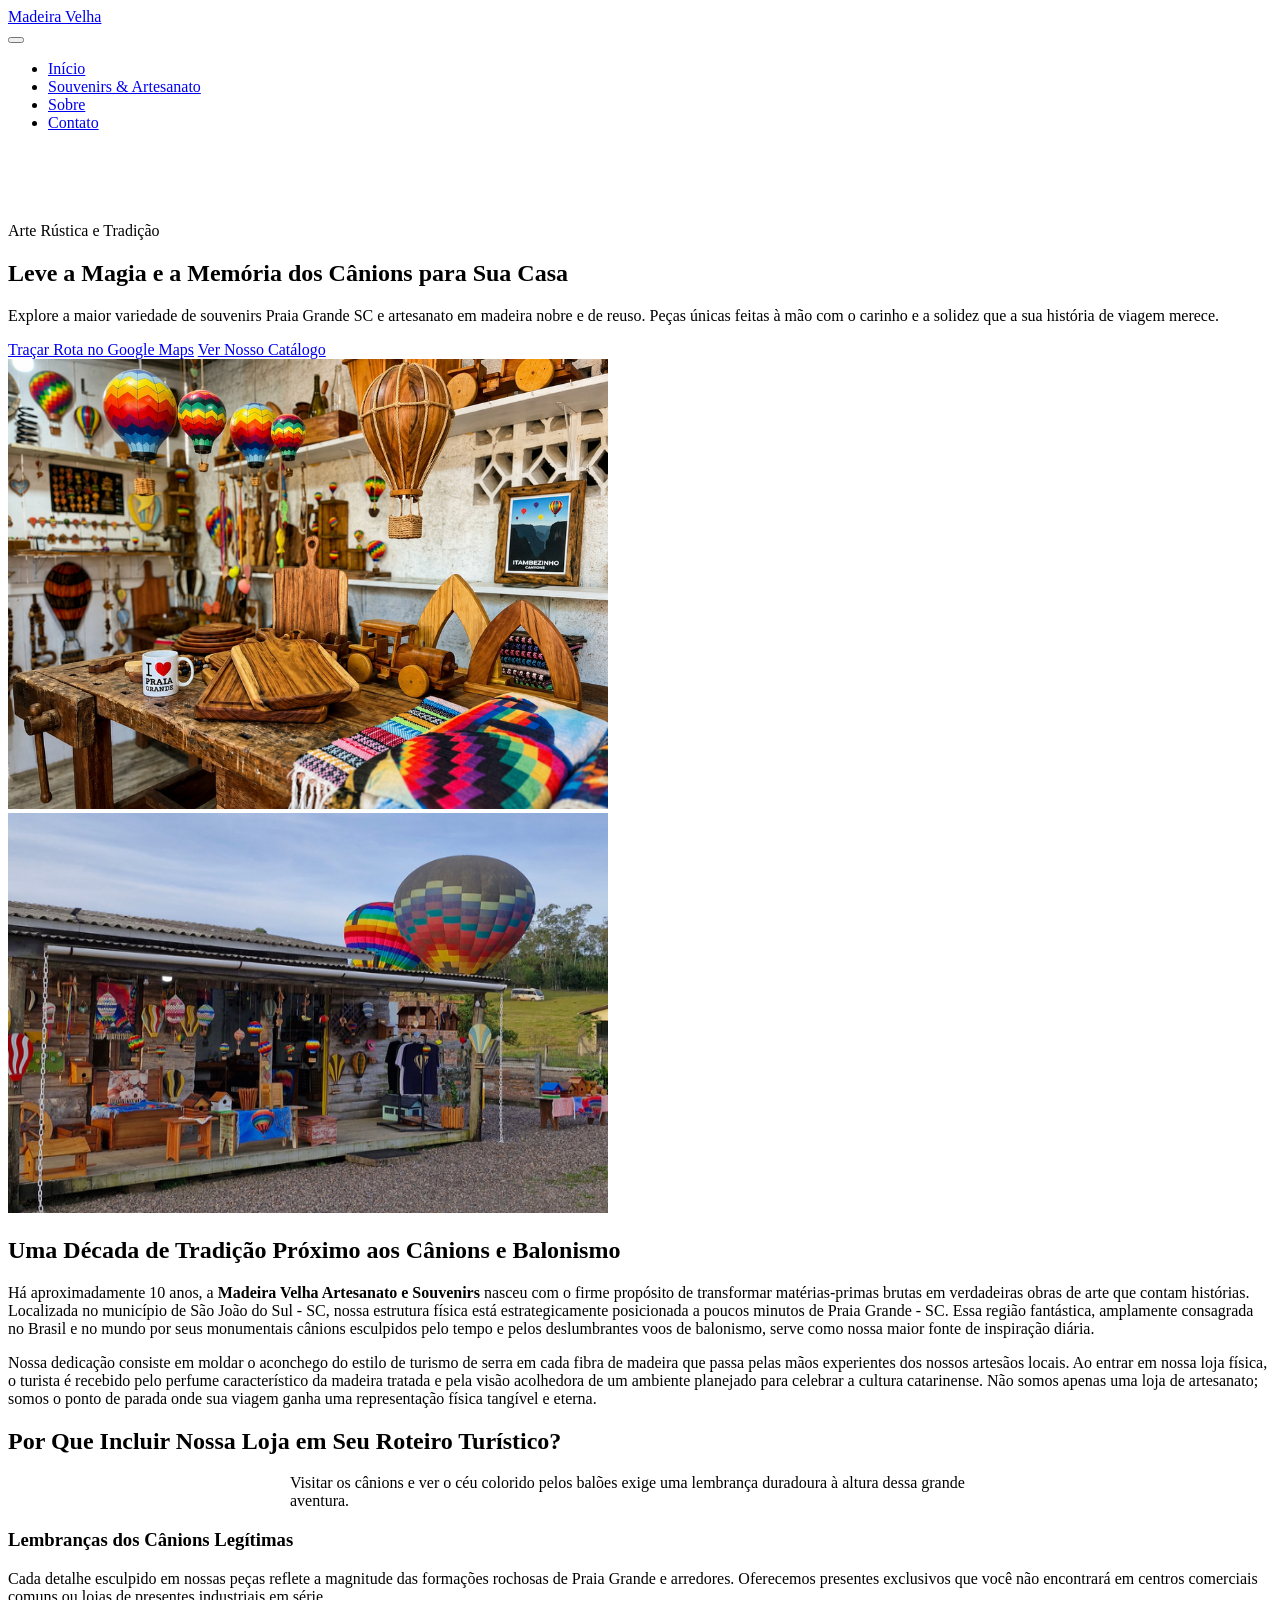
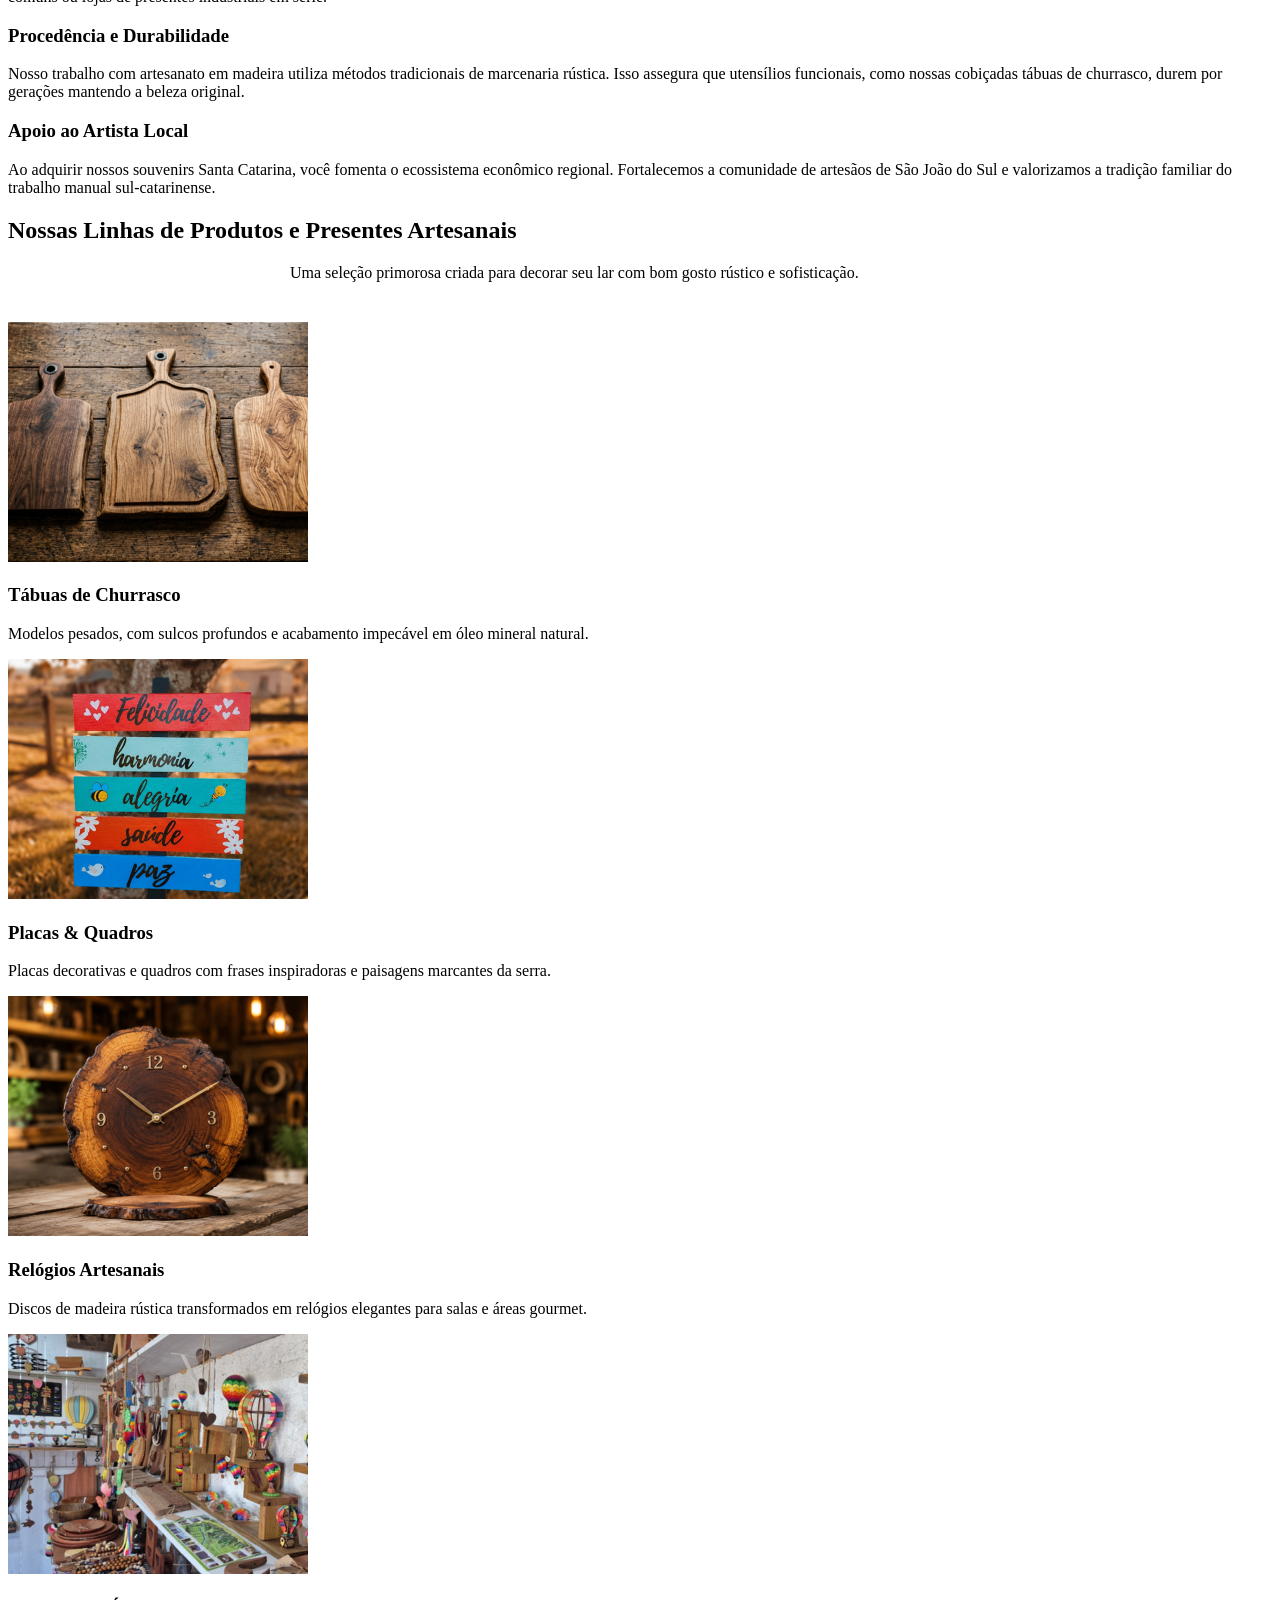
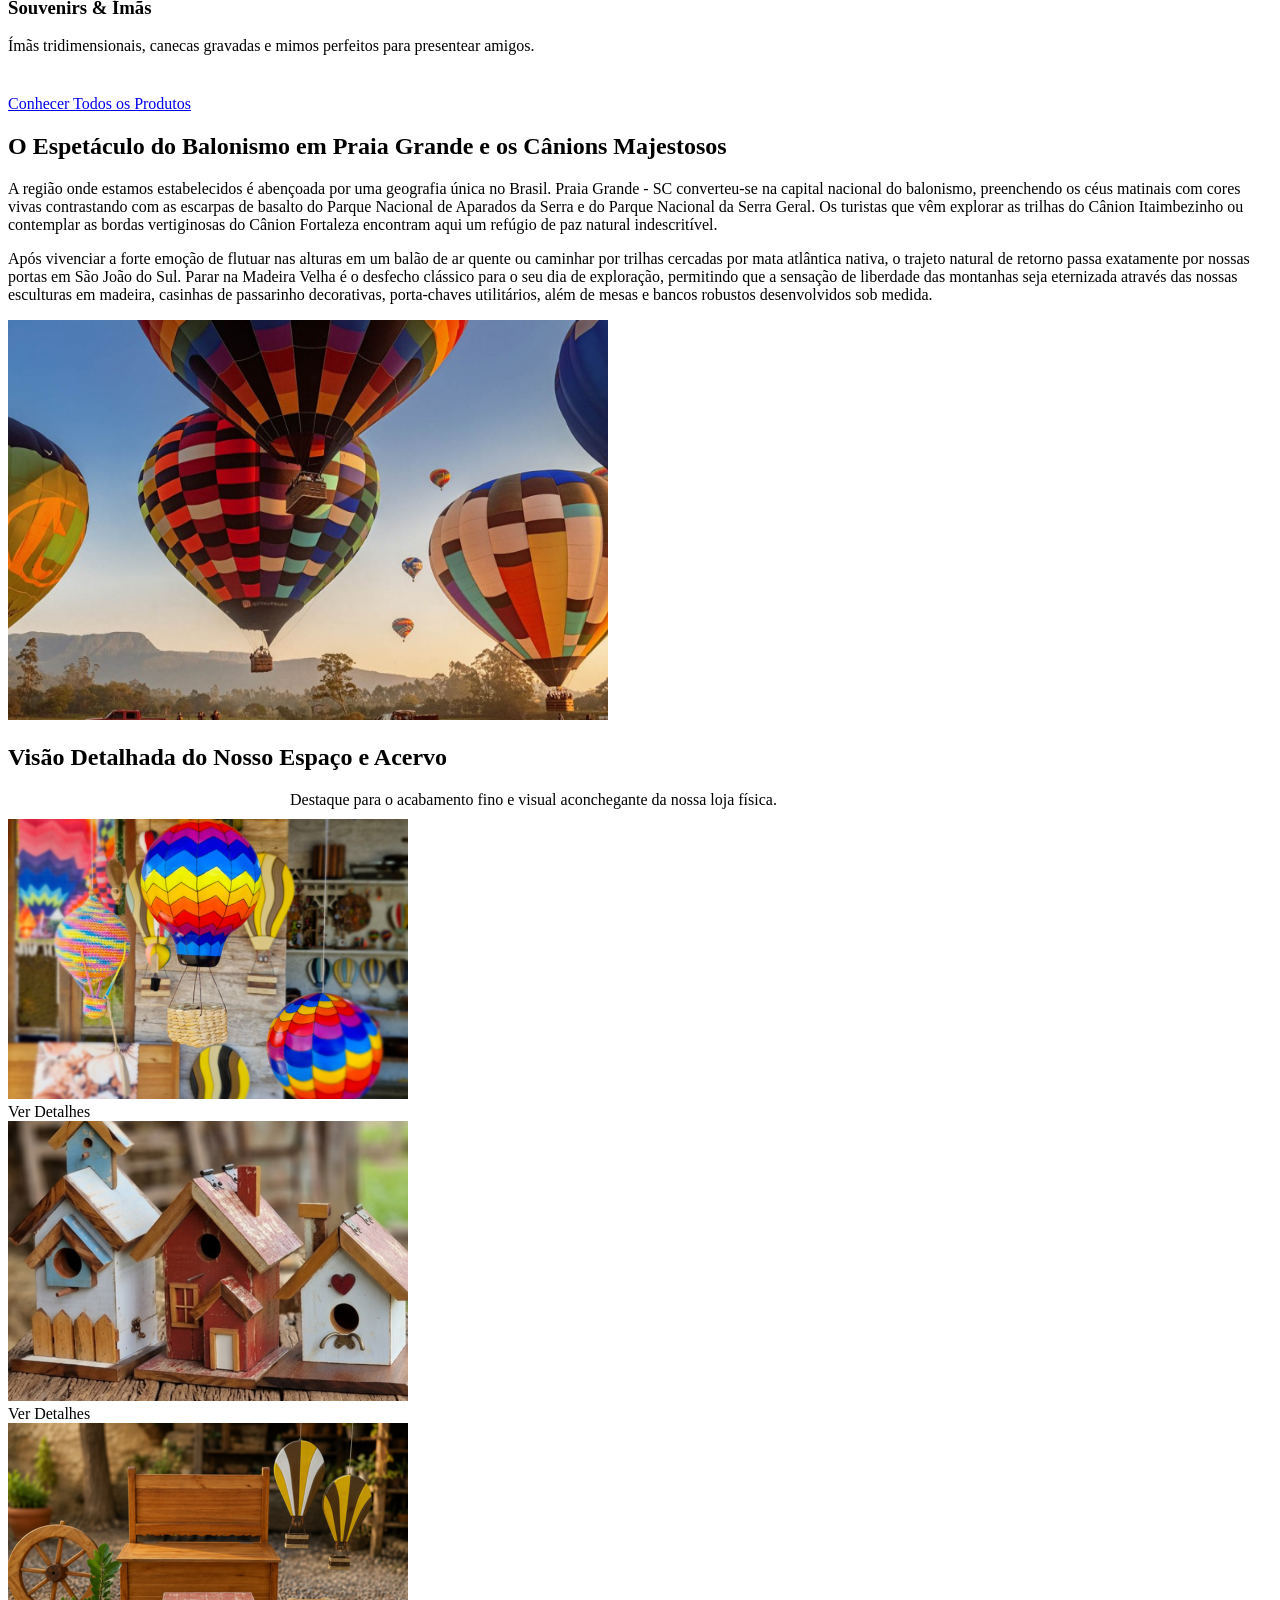
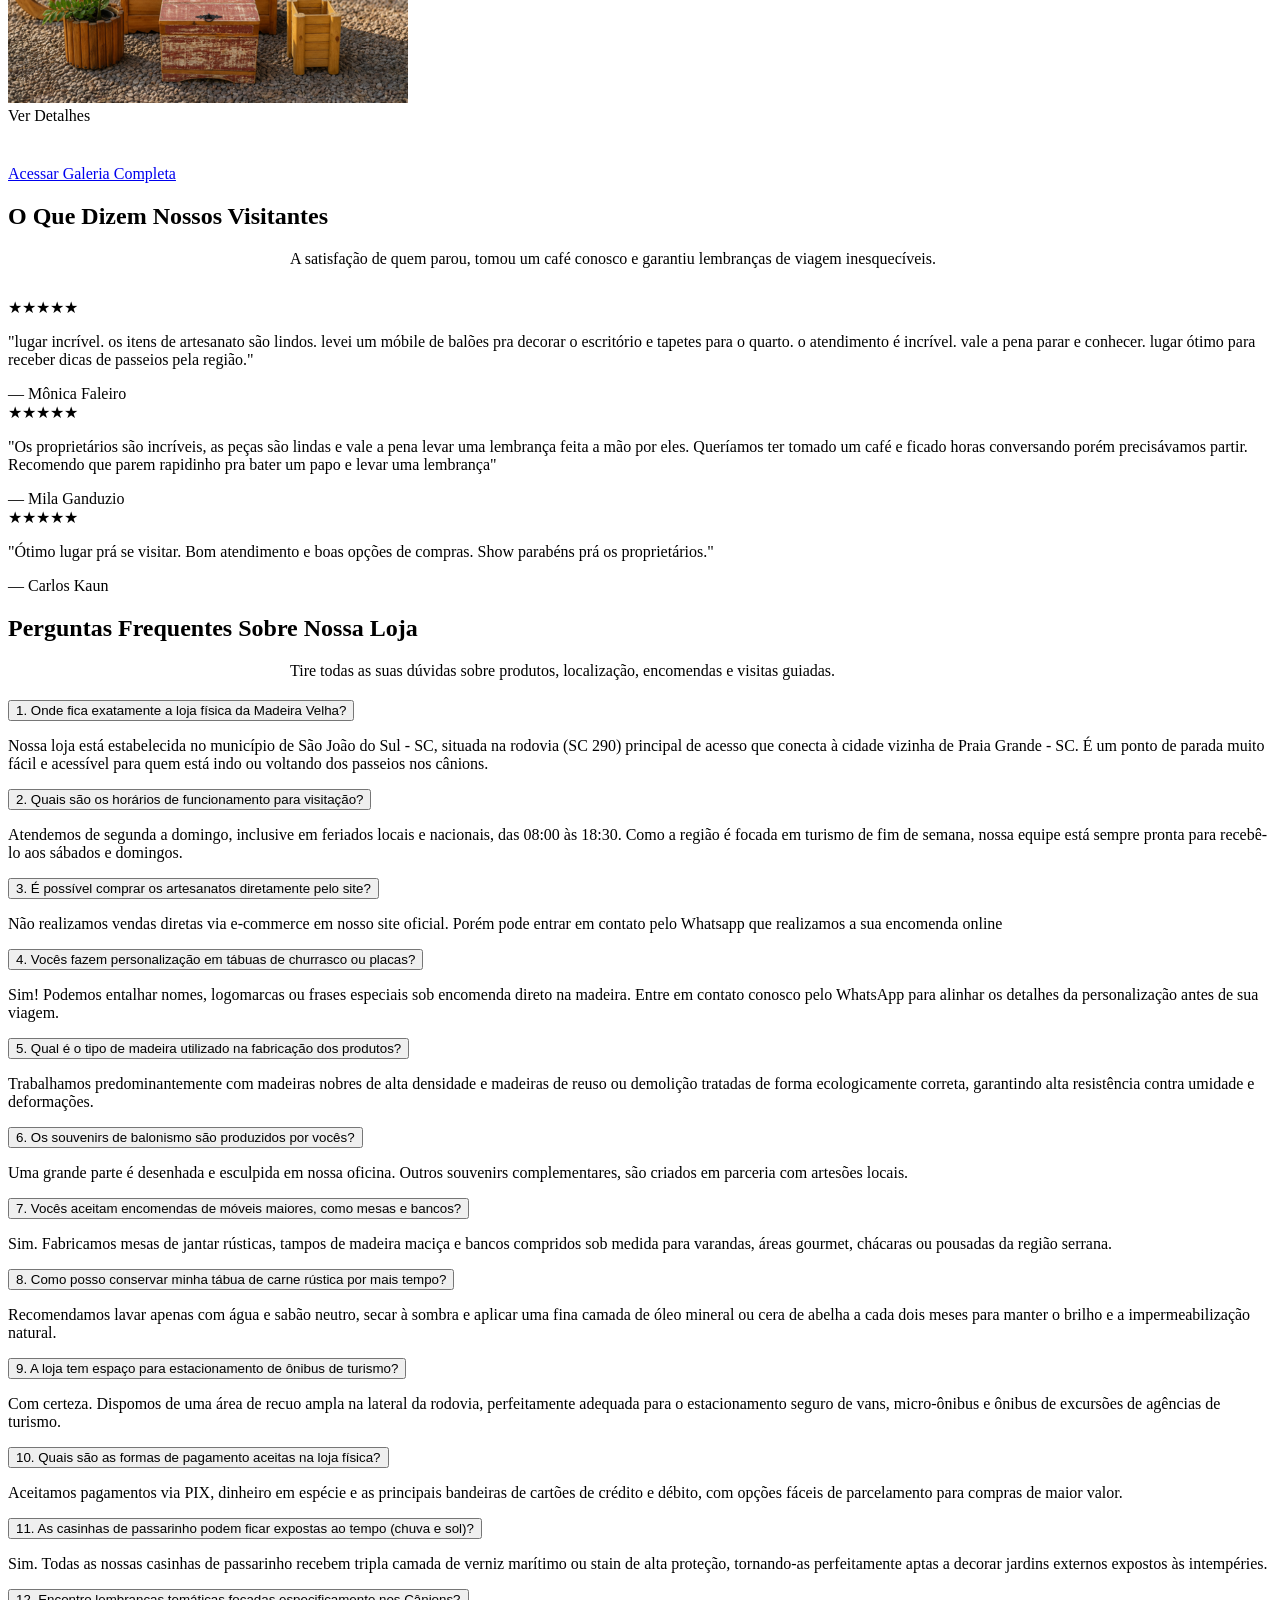
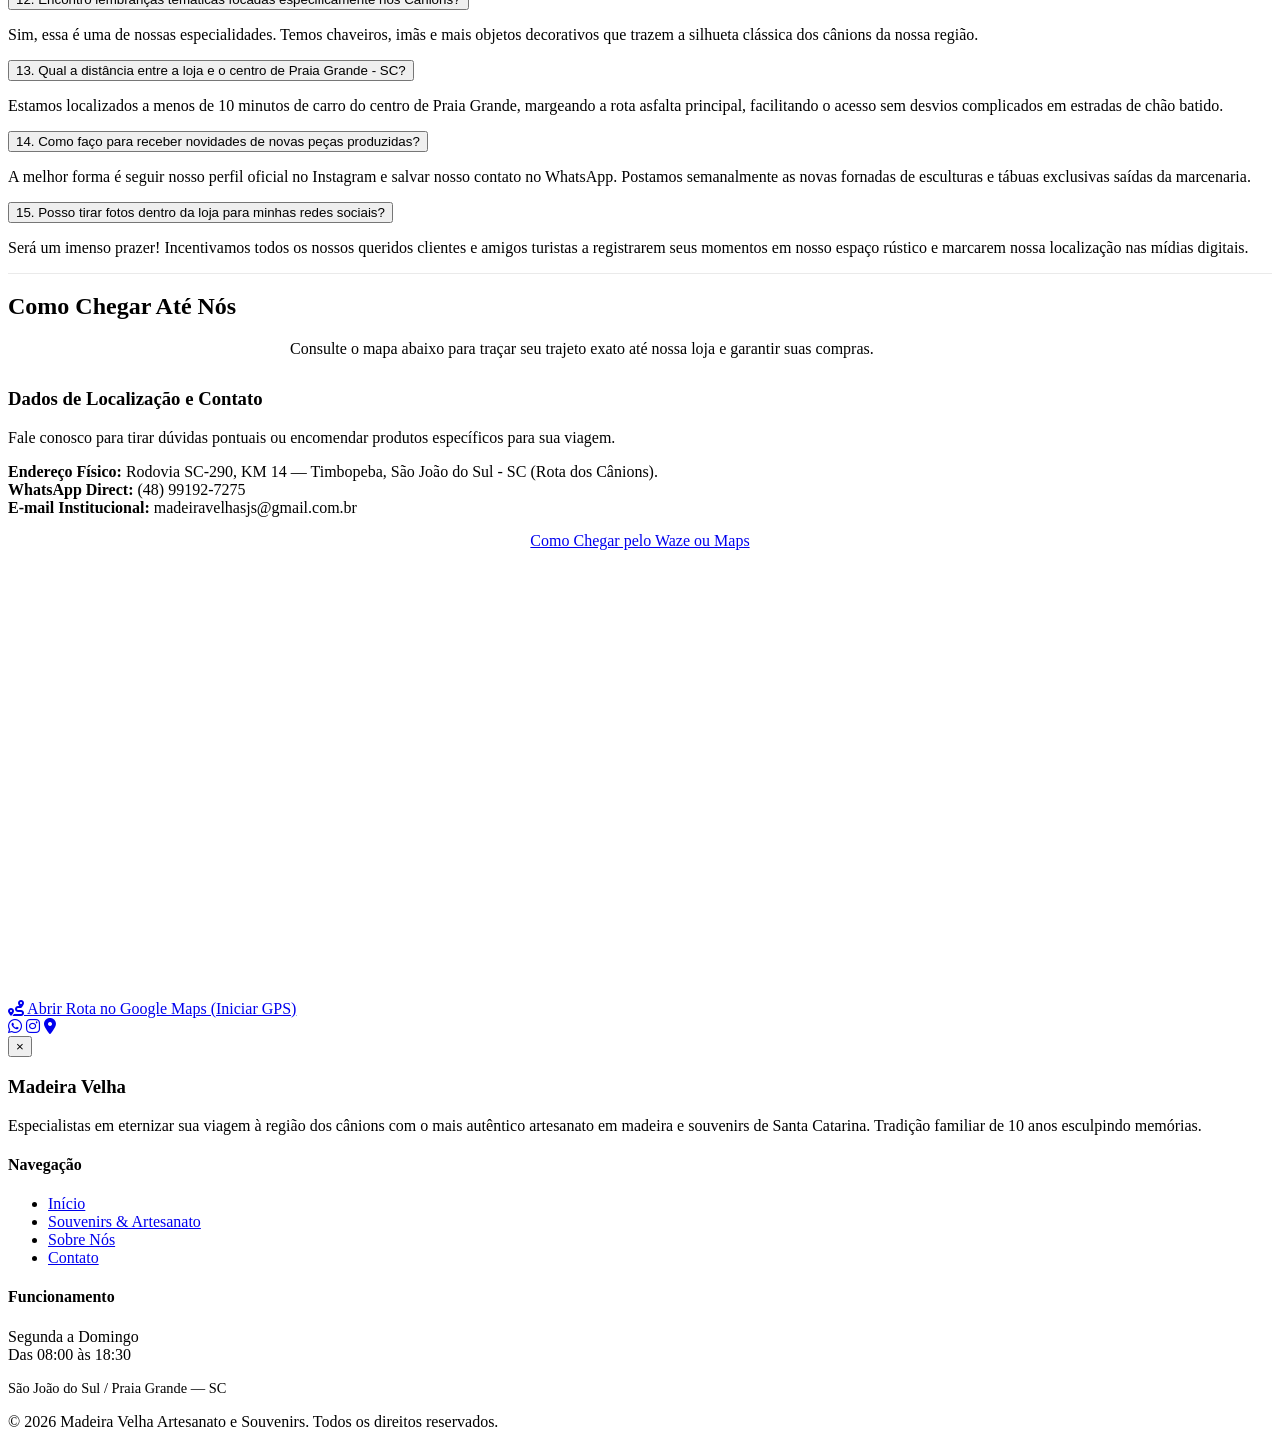
==== index.html @ ff686b88 "Add files via upload" ====
<!DOCTYPE html>
<html lang="pt-BR">
<head>
    <link rel="stylesheet" href="https://cdnjs.cloudflare.com/ajax/libs/font-awesome/6.5.1/css/all.min.css">
    <meta charset="UTF-8">
    <meta name="viewport" content="width=device-width, initial-scale=1.0">
    
    <!-- SEO Técnico Primário -->
    <title>Madeira Velha | Artesanato e Souvenirs em São João do Sul e Praia Grande SC</title>
    <meta name="description" content="Encontre o melhor artesanato em madeira, decoração rústica e souvenirs em São João do Sul e Praia Grande SC. Lembranças dos cânions e balonismo. Visite-nos!">
    <link rel="canonical" href="https://madeiravelha.github.io/index.html">
    
    <!-- OpenGraph (Facebook/WhatsApp Optimization) -->
    <meta property="og:type" content="website">
    <meta property="og:url" content="https://madeiravelha.github.io/index.html">
    <meta property="og:title" content="Madeira Velha | Artesanato e Souvenirs em São João do Sul e Praia Grande SC">
    <meta property="og:description" content="Artesanato rústico, tábuas de churrasco e souvenirs dos cânions em Santa Catarina. Venha conhecer nossa loja física.">
    <meta property="og:image" content="https://madeiravelha.github.io/artesanato-madeira-canyons-praia-grande.webp">
    
    <!-- Twitter Card -->
    <meta name="twitter:card" content="summary_large_image">
    <meta name="twitter:title" content="Madeira Velha | Artesanato e Souvenirs">
    <meta name="twitter:description" content="Decoração rústica e lembranças de viagem na região dos cânions catarinenses.">
    <meta name="twitter:image" content="https://madeiravelha.github.io/artesanato-madeira-canyons-praia-grande.webp">
    
    <!-- CSS Centralizado -->
    <link rel="stylesheet" href="css/style.css">
    
    <!-- Favicon Otimizado -->
    <link rel="icon" href="favicon.ico" type="image/x-icon">
    <link rel="manifest" href="manifest.json">

    <!-- JSON-LD Estruturado Multi-Schema Unificado -->
    <script type="application/ld+json">
    {
      "@context": "https://schema.org",
      "@graph": [
        {
          "@type": "Store",
          "@id": "https://madeiravelha.github.io/#localbusiness",
          "name": "Madeira Velha Artesanato e Souvenirs",
          "description": "Loja especializada em artesanato em madeira, souvenirs e decoração rústica na região dos cânions de Santa Catarina.",
          "image": "https://madeiravelha.github.io/artesanato-madeira-canyons-praia-grande.webp",
          "telephone": "+55-48-99999-9999",
          "url": "https://madeiravelha.github.io/index.html",
          "priceRange": "$$",
          "address": {
            "@type": "PostalAddress",
            "streetAddress": "Rodovia SC-290, KM 15",
            "addressLocality": "São João do Sul",
            "addressRegion": "SC",
            "postalCode": "88970-000",
            "addressCountry": "BR"
          },
          "geo": {
            "@type": "GeoCoordinates",
            "latitude": "-29.2241",
            "longitude": "-49.8089"
          },
          "openingHoursSpecification": {
            "@type": "OpeningHoursSpecification",
            "dayOfWeek": ["Monday", "Tuesday", "Wednesday", "Thursday", "Friday", "Saturday", "Sunday"],
            "opens": "08:00",
            "closes": "18:30"
          }
        },
        {
          "@type": "Organization",
          "@id": "https://madeiravelha.github.io/#organization",
          "name": "Madeira Velha Artesanato",
          "url": "https://madeiravelha.github.io/index.html",
          "logo": "https://madeiravelha.github.io/artesanato-madeira-canyons-praia-grande.webp",
          "foundingDate": "2016"
        },
        {
          "@type": "FAQPage",
          "@id": "https://madeiravelha.github.io/#faq",
          "mainEntity": [
            {
              "@type": "Question",
              "name": "Onde fica localizada a loja Madeira Velha?",
              "acceptedAnswer": {
                "@type": "Answer",
                "text": "Ficamos localizados estrategicamente em São João do Sul - SC, colados à cidade de Praia Grande - SC, na rota turística principal de acesso aos famosos cânions da nossa bela região serrana e litorânea."
              }
            },
            {
              "@type": "Question",
              "name": "Quais tipos de produtos de artesanato em madeira vocês comercializam na loja?",
              "acceptedAnswer": {
                "@type": "Answer",
                "text": "Nós produzimos e vendemos tábuas de churrasco, placas decorativas, esculturas exclusivas, relógios artesanais, mesas rústicas, bancos de madeira e casinhas de passarinho decorativas."
              }
            }
          ]
        }
      ]
    }
    </script>
</head>
<body>

    <!-- CABEÇALHO PRINCIPAL DA LOJA -->
    <header>
        <div class="container header-container">
            <div class="logo">
                <a href="index.html">Madeira <span>Velha</span></a>
            </div>
            <button class="menu-toggle" id="menuToggle" aria-label="Abrir Menu">
                <span></span>
                <span></span>
                <span></span>
            </button>
            <nav id="mainNav">
                <ul>
                    <li><a href="index.html" class="active">Início</a></li>
                    <li><a href="produtos.html">Souvenirs & Artesanato</a></li>
                    <li><a href="sobre.html">Sobre</a></li>
                    <li><a href="contato.html">Contato</a></li>
                </ul>
            </nav>
        </div>
    </header>

    <!-- BLOCO PRINCIPAL DE CONTEÚDO (MAIN) -->
    <main style="margin-top: 90px;">

        <!-- 1. SEÇÃO HERO -->
        <section class="hero-section">
            <div class="container hero-grid">
                <div class="hero-content">
                    <span class="hero-tagline">Arte Rústica e Tradição</span>
                    <h1>Leve a Magia e a Memória dos Cânions para Sua Casa</h1>
                    <p>Explore a maior variedade de souvenirs Praia Grande SC e artesanato em madeira nobre e de reuso. Peças únicas feitas à mão com o carinho e a solidez que a sua história de viagem merece.</p>
                    <div class="hero-cta-group">
                        <a href="contato.html" class="btn">Traçar Rota no Google Maps</a>
                        <a href="produtos.html" class="btn btn-secondary">Ver Nosso Catálogo</a>
                    </div>
                </div>
                <div class="hero-image-wrapper">
                    <img src="artesanato-madeira-canyons-praia-grande.webp" alt="Artesanato em madeira rústica exposto na entrada da loja Madeira Velha perto dos canyons" width="600" height="450">
                </div>
            </div>
        </section>

        <!-- 2. SEÇÃO QUEM SOMOS (LONG FORM CONTEXT) -->
        <section class="section-padding container">
            <div class="about-preview-grid">
                <div class="about-preview-img">
                    <img src="loja-artesanato-souvenirs-santa-catarina.webp" loading="lazy" alt="Fachada elegante da loja de artesanato Madeira Velha em São João do Sul" width="600" height="400">
                </div>
                <div>
                    <h2>Uma Década de Tradição Próximo aos Cânions e Balonismo</h2>
                    <p>Há aproximadamente 10 anos, a <strong>Madeira Velha Artesanato e Souvenirs</strong> nasceu com o firme propósito de transformar matérias-primas brutas em verdadeiras obras de arte que contam histórias. Localizada no município de São João do Sul - SC, nossa estrutura física está estrategicamente posicionada a poucos minutos de Praia Grande - SC. Essa região fantástica, amplamente consagrada no Brasil e no mundo por seus monumentais cânions esculpidos pelo tempo e pelos deslumbrantes voos de balonismo, serve como nossa maior fonte de inspiração diária.</p>
                    <p>Nossa dedicação consiste em moldar o aconchego do estilo de turismo de serra em cada fibra de madeira que passa pelas mãos experientes dos nossos artesãos locais. Ao entrar em nossa loja física, o turista é recebido pelo perfume característico da madeira tratada e pela visão acolhedora de um ambiente planejado para celebrar a cultura catarinense. Não somos apenas uma loja de artesanato; somos o ponto de parada onde sua viagem ganha uma representação física tangível e eterna.</p>
                </div>
            </div>
        </section>

        <!-- 3. POR QUE VISITAR A MADEIRA VELHA (SEO E CRO COOPERAÇÃO) -->
        <section class="section-padding" style="background-color: var(--bg-cream);">
            <div class="container">
                <h2 class="text-center">Por Que Incluir Nossa Loja em Seu Roteiro Turístico?</h2>
                <p class="text-center" style="max-width: 700px; margin: 0 auto 5px auto;">Visitar os cânions e ver o céu colorido pelos balões exige uma lembrança duradoura à altura dessa grande aventura.</p>
                <div class="why-visit-grid">
                    <div class="why-card">
                        <h3>Lembranças dos Cânions Legítimas</h3>
                        <p>Cada detalhe esculpido em nossas peças reflete a magnitude das formações rochosas de Praia Grande e arredores. Oferecemos presentes exclusivos que você não encontrará em centros comerciais comuns ou lojas de presentes industriais em série.</p>
                    </div>
                    <div class="why-card">
                        <h3>Procedência e Durabilidade</h3>
                        <p>Nosso trabalho com artesanato em madeira utiliza métodos tradicionais de marcenaria rústica. Isso assegura que utensílios funcionais, como nossas cobiçadas tábuas de churrasco, durem por gerações mantendo a beleza original.</p>
                    </div>
                    <div class="why-card">
                        <h3>Apoio ao Artista Local</h3>
                        <p>Ao adquirir nossos souvenirs Santa Catarina, você fomenta o ecossistema econômico regional. Fortalecemos a comunidade de artesãos de São João do Sul e valorizamos a tradição familiar do trabalho manual sul-catarinense.</p>
                    </div>
                </div>
            </div>
        </section>

        <!-- 4. CATEGORIAS DE PRODUTOS DESTACADOS -->
        <section class="section-padding container">
            <h2 class="text-center">Nossas Linhas de Produtos e Presentes Artesanais</h2>
            <p class="text-center" style="max-width: 700px; margin: 0 auto 40px auto;">Uma seleção primorosa criada para decorar seu lar com bom gosto rústico e sofisticação.</p>
            <div class="categories-grid">
                <article class="category-card">
                    <div class="category-img-box">
                        <img src="tabuas-churrasco-madeira-rustica.webp" loading="lazy" alt="Tabuas de churrasco artesanais feitas em madeira nobre e resistente" width="300" height="240">
                    </div>
                    <div class="category-info">
                        <h3>Tábuas de Churrasco</h3>
                        <p>Modelos pesados, com sulcos profundos e acabamento impecável em óleo mineral natural.</p>
                    </div>
                </article>
                <article class="category-card">
                    <div class="category-img-box">
                        <img src="placas-decorativas-artesanais-turismo.webp" loading="lazy" alt="Placas decorativas personalizadas entalhadas em madeira" width="300" height="240">
                    </div>
                    <div class="category-info">
                        <h3>Placas & Quadros</h3>
                        <p>Placas decorativas e quadros com frases inspiradoras e paisagens marcantes da serra.</p>
                    </div>
                </article>
                <article class="category-card">
                    <div class="category-img-box">
                        <img src="relogios-artesanais-madeira-exclusivos.webp" loading="lazy" alt="Relógios artesanais feitos com troncos de madeira natural" width="300" height="240">
                    </div>
                    <div class="category-info">
                        <h3>Relógios Artesanais</h3>
                        <p>Discos de madeira rústica transformados em relógios elegantes para salas e áreas gourmet.</p>
                    </div>
                </article>
                <article class="category-card">
                    <div class="category-img-box">
                        <img src="souvenirs-lembrancas-viagem-balonismo.webp" loading="lazy" alt="Ímãs e canecas temáticas de balonismo e lembranças de viagem" width="300" height="240">
                    </div>
                    <div class="category-info">
                        <h3>Souvenirs & Ímãs</h3>
                        <p>Ímãs tridimensionais, canecas gravadas e mimos perfeitos para presentear amigos.</p>
                    </div>
                </article>
            </div>
            <div class="text-center" style="margin-top: 40px;">
                <a href="produtos.html" class="btn">Conhecer Todos os Produtos</a>
            </div>
        </section>

        <!-- 5. TURISMO NA REGIÃO (REFORÇO DE SEO LOCAL E PALAVRAS-CHAVE) -->
        <section class="section-padding tourism-showcase">
            <div class="container tourism-grid">
                <div>
                    <h2>O Espetáculo do Balonismo em Praia Grande e os Cânions Majestosos</h2>
                    <p>A região onde estamos estabelecidos é abençoada por uma geografia única no Brasil. Praia Grande - SC converteu-se na capital nacional do balonismo, preenchendo os céus matinais com cores vivas contrastando com as escarpas de basalto do Parque Nacional de Aparados da Serra e do Parque Nacional da Serra Geral. Os turistas que vêm explorar as trilhas do Cânion Itaimbezinho ou contemplar as bordas vertiginosas do Cânion Fortaleza encontram aqui um refúgio de paz natural indescritível.</p>
                    <p>Após vivenciar a forte emoção de flutuar nas alturas em um balão de ar quente ou caminhar por trilhas cercadas por mata atlântica nativa, o trajeto natural de retorno passa exatamente por nossas portas em São João do Sul. Parar na Madeira Velha é o desfecho clássico para o seu dia de exploração, permitindo que a sensação de liberdade das montanhas seja eternizada através das nossas esculturas em madeira, casinhas de passarinho decorativas, porta-chaves utilitários, além de mesas e bancos robustos desenvolvidos sob medida.</p>
                </div>
                <div class="tourism-image-container">
                    <img src="balonismo-praia-grande-canyons-sc.webp" loading="lazy" alt="Balões voando sobre os canyons de Praia Grande Santa Catarina em dia claro" width="600" height="400">
                </div>
            </div>
        </section>

        <!-- 6. PRÉVIA DA GALERIA DE FOTOS -->
        <section class="section-padding container">
            <h2 class="text-center">Visão Detalhada do Nosso Espaço e Acervo</h2>
            <p class="text-center" style="max-width: 700px; margin: 0 auto 10px auto;">Destaque para o acabamento fino e visual aconchegante da nossa loja física.</p>
            <div class="gallery-layout">
                <div class="gallery-item">
                    <img src="detalhe-escultura-madeira-rustica.webp" loading="lazy" alt="Detalhe aproximado de uma escultura em madeira entalhada à mão" width="400" height="280">
                    <div class="gallery-overlay">Ver Detalhes</div>
                </div>
                <div class="gallery-item">
                    <img src="casinhas-passarinho-decorativas.webp" loading="lazy" alt="Casinhas de passarinho artesanais coloridas em exposição" width="400" height="280">
                    <div class="gallery-overlay">Ver Detalhes</div>
                </div>
                <div class="gallery-item">
                    <img src="moveis-rusticos-bancos-mesas.webp" loading="lazy" alt="Móveis rústicos de madeira incluindo bancos e mesas grandes" width="400" height="280">
                    <div class="gallery-overlay">Ver Detalhes</div>
                </div>
            </div>
            <div class="text-center" style="margin-top: 40px;">
                <a href="galeria.html" class="btn btn-secondary">Acessar Galeria Completa</a>
            </div>
        </section>

        <!-- 7. AVALIAÇÕES DO GOOGLE BUSINESS PROFILE (PROVA SOCIAL) -->
        <section class="section-padding" style="background-color: var(--bg-cream);">
            <div class="container">
                <h2 class="text-center">O Que Dizem Nossos Visitantes</h2>
                <p class="text-center" style="max-width: 700px; margin: 0 auto 30px auto;">A satisfação de quem parou, tomou um café conosco e garantiu lembranças de viagem inesquecíveis.</p>
                <div class="reviews-container">
                    <div class="review-card">
                        <div class="review-stars">★★★★★</div>
                        <p>"lugar incrível. os itens de artesanato são lindos. levei um móbile de balões pra decorar o escritório e tapetes para o quarto. o atendimento é incrível. vale a pena parar e conhecer. lugar ótimo para receber dicas de passeios pela região."</p>
                        <span class="review-author">— Mônica Faleiro </span>
                    </div>
                    <div class="review-card">
                        <div class="review-stars">★★★★★</div>
                        <p>"Os proprietários são incríveis, as peças são lindas e vale a pena levar uma lembrança feita a mão por eles. Queríamos ter tomado um café e ficado horas conversando porém precisávamos partir. Recomendo que parem rapidinho pra bater um papo e levar uma lembrança"</p>
                        <span class="review-author">— Mila Ganduzio </span>
                    </div>
                    <div class="review-card">
                        <div class="review-stars">★★★★★</div>
                        <p>"Ótimo lugar prá se visitar. Bom atendimento e boas opções de compras. Show parabéns prá os proprietários."</p>
                        <span class="review-author">— Carlos Kaun </span>
                    </div>
                </div>
            </div>
        </section>

        <!-- 8. SEÇÃO PERGUNTAS FREQUENTES (FAQ COM 20 ITENS EXTENSOS PARA SEO) -->
        <section class="section-padding container faq-section" id="faqSection">
            <h2 class="text-center">Perguntas Frequentes Sobre Nossa Loja</h2>
            <p class="text-center" style="max-width: 700px; margin: 0 auto 20px auto;">Tire todas as suas dúvidas sobre produtos, localização, encomendas e visitas guiadas.</p>
            <div class="faq-wrapper">
                
                <!-- Pergunta 1 -->
                <div class="faq-item">
                    <button class="faq-question">1. Onde fica exatamente a loja física da Madeira Velha?</button>
                    <div class="faq-answer">
                        <p>Nossa loja está estabelecida no município de São João do Sul - SC, situada na rodovia (SC 290) principal de acesso que conecta à cidade vizinha de Praia Grande - SC. É um ponto de parada muito fácil e acessível para quem está indo ou voltando dos passeios nos cânions.</p>
                    </div>
                </div>
                
                <!-- Pergunta 2 -->
                <div class="faq-item">
                    <button class="faq-question">2. Quais são os horários de funcionamento para visitação?</button>
                    <div class="faq-answer">
                        <p>Atendemos de segunda a domingo, inclusive em feriados locais e nacionais, das 08:00 às 18:30. Como a região é focada em turismo de fim de semana, nossa equipe está sempre pronta para recebê-lo aos sábados e domingos.</p>
                    </div>
                </div>

                <!-- Pergunta 3 -->
                <div class="faq-item">
                    <button class="faq-question">3. É possível comprar os artesanatos diretamente pelo site?</button>
                    <div class="faq-answer">
                        <p>Não realizamos vendas diretas via e-commerce em nosso site oficial. Porém pode entrar em contato pelo Whatsapp que realizamos a sua encomenda online </p>
                    </div>
                </div>

                <!-- Pergunta 4 -->
                <div class="faq-item">
                    <button class="faq-question">4. Vocês fazem personalização em tábuas de churrasco ou placas?</button>
                    <div class="faq-answer">
                        <p>Sim! Podemos entalhar nomes, logomarcas ou frases especiais sob encomenda direto na madeira. Entre em contato conosco pelo WhatsApp para alinhar os detalhes da personalização antes de sua viagem.</p>
                    </div>
                </div>

                <!-- Pergunta 5 -->
                <div class="faq-item">
                    <button class="faq-question">5. Qual é o tipo de madeira utilizado na fabricação dos produtos?</button>
                    <div class="faq-answer">
                        <p>Trabalhamos predominantemente com madeiras nobres de alta densidade e madeiras de reuso ou demolição tratadas de forma ecologicamente correta, garantindo alta resistência contra umidade e deformações.</p>
                    </div>
                </div>

                <!-- Pergunta 6 -->
                <div class="faq-item">
                    <button class="faq-question">6. Os souvenirs de balonismo são produzidos por vocês?</button>
                    <div class="faq-answer">
                        <p>Uma grande parte é desenhada e esculpida em nossa oficina. Outros souvenirs complementares, são criados em parceria com artesões locais.</p>
                    </div>
                </div>

                <!-- Pergunta 7 -->
                <div class="faq-item">
                    <button class="faq-question">7. Vocês aceitam encomendas de móveis maiores, como mesas e bancos?</button>
                    <div class="faq-answer">
                        <p>Sim. Fabricamos mesas de jantar rústicas, tampos de madeira maciça e bancos compridos sob medida para varandas, áreas gourmet, chácaras ou pousadas da região serrana.</p>
                    </div>
                </div>

                <!-- Pergunta 8 -->
                <div class="faq-item">
                    <button class="faq-question">8. Como posso conservar minha tábua de carne rústica por mais tempo?</button>
                    <div class="faq-answer">
                        <p>Recomendamos lavar apenas com água e sabão neutro, secar à sombra e aplicar uma fina camada de óleo mineral ou cera de abelha a cada dois meses para manter o brilho e a impermeabilização natural.</p>
                    </div>
                </div>

                <!-- Pergunta 9 -->
                <div class="faq-item">
                    <button class="faq-question">9. A loja tem espaço para estacionamento de ônibus de turismo?</button>
                    <div class="faq-answer">
                        <p>Com certeza. Dispomos de uma área de recuo ampla na lateral da rodovia, perfeitamente adequada para o estacionamento seguro de vans, micro-ônibus e ônibus de excursões de agências de turismo.</p>
                    </div>
                </div>

                <!-- Pergunta 10 -->
                <div class="faq-item">
                    <button class="faq-question">10. Quais são as formas de pagamento aceitas na loja física?</button>
                    <div class="faq-answer">
                        <p>Aceitamos pagamentos via PIX, dinheiro em espécie e as principais bandeiras de cartões de crédito e débito, com opções fáceis de parcelamento para compras de maior valor.</p>
                    </div>
                </div>

                <!-- Pergunta 11 -->
                <div class="faq-item">
                    <button class="faq-question">11. As casinhas de passarinho podem ficar expostas ao tempo (chuva e sol)?</button>
                    <div class="faq-answer">
                        <p>Sim. Todas as nossas casinhas de passarinho recebem tripla camada de verniz marítimo ou stain de alta proteção, tornando-as perfeitamente aptas a decorar jardins externos expostos às intempéries.</p>
                    </div>
                </div>

                <!-- Pergunta 12 -->
                <div class="faq-item">
                    <button class="faq-question">12. Encontro lembranças temáticas focadas especificamente nos Cânions?</button>
                    <div class="faq-answer">
                        <p>Sim, essa é uma de nossas especialidades. Temos chaveiros, imãs e mais objetos decorativos que trazem a silhueta clássica dos cânions da nossa região.</p>
                    </div>
                </div>

                <!-- Pergunta 13 -->
                <div class="faq-item">
                    <button class="faq-question">13. Qual a distância entre a loja e o centro de Praia Grande - SC?</button>
                    <div class="faq-answer">
                        <p>Estamos localizados a menos de 10 minutos de carro do centro de Praia Grande, margeando a rota asfalta principal, facilitando o acesso sem desvios complicados em estradas de chão batido.</p>
                    </div>
                </div>

                <!-- Pergunta 14 -->
                <div class="faq-item">
                    <button class="faq-question">14. Como faço para receber novidades de novas peças produzidas?</button>
                    <div class="faq-answer">
                        <p>A melhor forma é seguir nosso perfil oficial no Instagram e salvar nosso contato no WhatsApp. Postamos semanalmente as novas fornadas de esculturas e tábuas exclusivas saídas da marcenaria.</p>
                    </div>
                </div>

                <!-- Pergunta 15 -->
                <div class="faq-item">
                    <button class="faq-question">15. Posso tirar fotos dentro da loja para minhas redes sociais?</button>
                    <div class="faq-answer">
                        <p>Será um imenso prazer! Incentivamos todos os nossos queridos clientes e amigos turistas a registrarem seus momentos em nosso espaço rústico e marcarem nossa localização nas mídias digitais.</p>
                    </div>
                </div>

            </div>
        </section>

        <!-- 9. MAPA LOCAL E FORMULÁRIO DE CONTATO (CRO DE VISITAÇÃO DE LOJA) -->
        <section class="section-padding container" style="border-top: 1px solid #EAEAEA;">
            <h2 class="text-center">Como Chegar Até Nós</h2>
            <p class="text-center" style="max-width: 700px; margin: 0 auto 30px auto;">Consulte o mapa abaixo para traçar seu trajeto exato até nossa loja e garantir suas compras.</p>
            <div class="contact-grid">
                <div class="contact-info-panel">
                    <h3>Dados de Localização e Contato</h3>
                    <p>Fale conosco para tirar dúvidas pontuais ou encomendar produtos específicos para sua viagem.</p>
                    <div class="contact-detail-item">
                        <strong>Endereço Físico:</strong>
                        Rodovia SC-290, KM 14 — Timbopeba, São João do Sul - SC (Rota dos Cânions).
                    </div>
                    <div class="contact-detail-item">
                        <strong>WhatsApp Direct:</strong>
                        (48) 99192-7275
                    </div>
                    <div class="contact-detail-item">
                        <strong>E-mail Institucional:</strong>
                        madeiravelhasjs@gmail.com.br
                    </div>
                    <a href="https://maps.google.com" target="_blank" rel="noopener" class="btn" style="margin-top: 15px; display: block; text-align: center;">Como Chegar pelo Waze ou Maps</a>
                    </div>
		<div class="map-box">
    		<!-- Mapa incorporado para visualização (Ajustado para 100% de largura para funcionar em celulares) -->
    		<iframe src="https://www.google.com/maps/embed?pb=!1m18!1m12!1m3!1d3483.0880780778853!2d-49.8756256!3d-29.191533699999994!2m3!1f0!2f0!3f0!3m2!1i1024!2i768!4f13.1!3m3!1m2!1s0x95220f644de91249%3A0xe5433c49559f82ad!2sMADEIRA%20VELHA%20artesanato%20e%20souvenirs!5e0!3m2!1spt-BR!2sbr!4v1784479432562!5m2!1spt-BR!2sbr" width="100%" height="450" style="border:0; display:block;" allowfullscreen="" loading="lazy" referrerpolicy="strict-origin-when-cross-origin"></iframe>
    
    		<!-- Botão dinâmico que puxa a localização atual do cliente até a sua loja via GPS -->
    		<a href="https://www.google.com/maps/dir/?api=1&destination=-29.191533699999994,-49.8756256" target="_blank" rel="noopener" class="map-route-btn">
        	<i class="fa-solid fa-route"></i> Abrir Rota no Google Maps (Iniciar GPS)</a>
		</div>
            </div>
        </section>

    </main>

    <!-- FLOATING CONVERSION CALLS (BOTÕES FLUTUANTES DIRETOS) -->
    <div class="floating-actions">
        <a href="https://wa.me/5548991927275" target="_blank" rel="noopener" class="float-btn float-whatsapp" title="Fale Conosco no WhatsApp">
        <i class="fa-brands fa-whatsapp"></i></a>
        <a href="https://instagram.com/madeiravelhasjs" target="_blank" rel="noopener" class="float-btn float-instagram" title="Siga nosso Instagram">
        <i class="fa-brands fa-instagram"></i></a>
        <a href="https://maps.app.goo.gl/CjPfs8CDipr9VN6a7" target="_blank" rel="noopener" class="float-btn float-maps" title="Ver no Google Maps">
        <i class="fa-solid fa-location-dot"></i></a>
    </div>



    <!-- LIGHTBOX NATIVO CONTAINER -->
    <div class="lightbox-modal" id="lightboxModal">
        <button class="lightbox-close" id="lightboxClose" aria-label="Fechar Galeria">&times;</button>
        <img src="" alt="" class="lightbox-content" id="lightboxImg">
    </div>

    <!-- RODAPÉ DA PÁGINA -->
    <footer>
        <div class="container footer-grid">
            <div class="footer-brand">
                <h3>Madeira Velha</h3>
                <p>Especialistas em eternizar sua viagem à região dos cânions com o mais autêntico artesanato em madeira e souvenirs de Santa Catarina. Tradição familiar de 10 anos esculpindo memórias.</p>
            </div>
            <div class="footer-links">
                <h4>Navegação</h4>
                <ul>
                    <li><a href="index.html">Início</a></li>
                    <li><a href="produtos.html">Souvenirs & Artesanato</a></li>
                    <li><a href="sobre.html">Sobre Nós</a></li>
                    <li><a href="contato.html">Contato</a></li>
                </ul>
            </div>
            <div class="footer-hours">
                <h4>Funcionamento</h4>
                <p>Segunda a Domingo<br>Das 08:00 às 18:30</p>
                <p style="margin-top: 15px; font-size: 0.9rem;">São João do Sul / Praia Grande — SC</p>
            </div>
        </div>
        <div class="footer-bottom">
            <p>&copy; 2026 Madeira Velha Artesanato e Souvenirs. Todos os direitos reservados.</p>
        </div>
    </footer>

    <!-- SCRIPTS CORE -->
    <script src="js/main.js"></script>
</body>
</html>
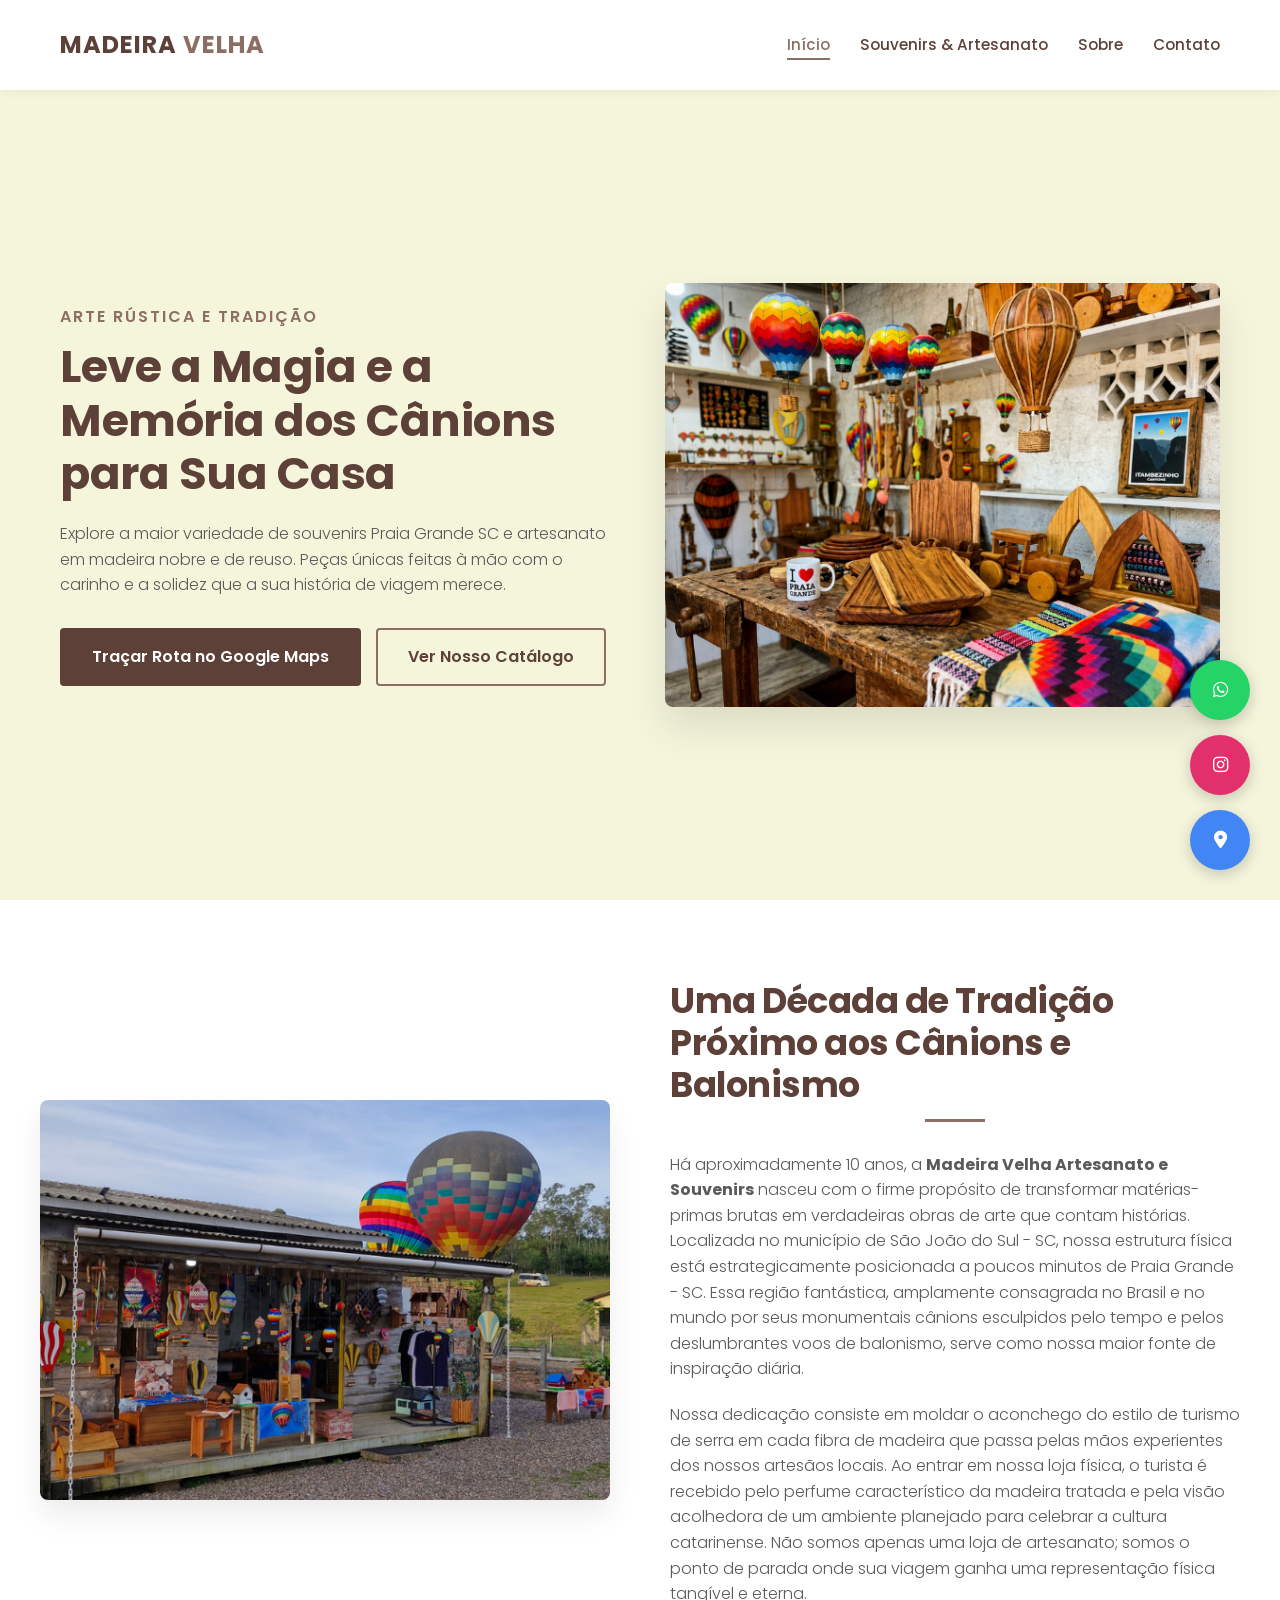
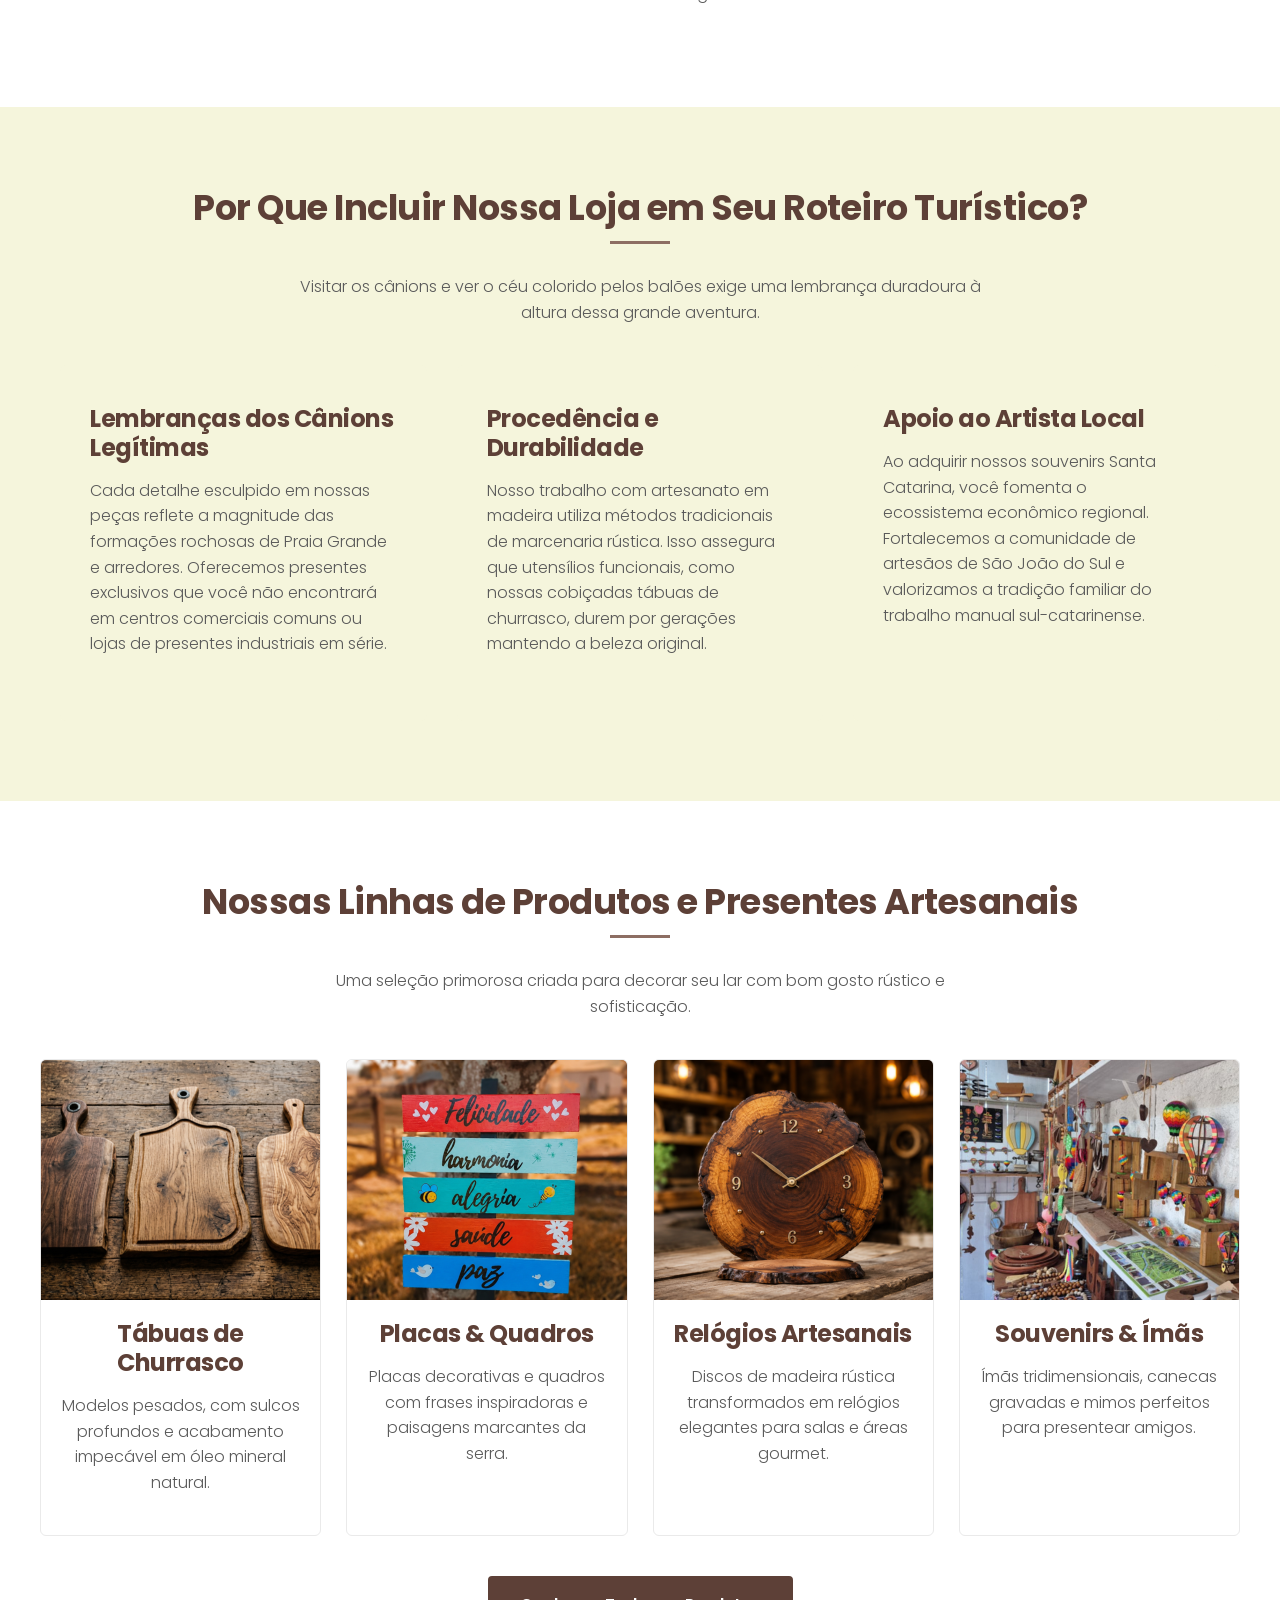
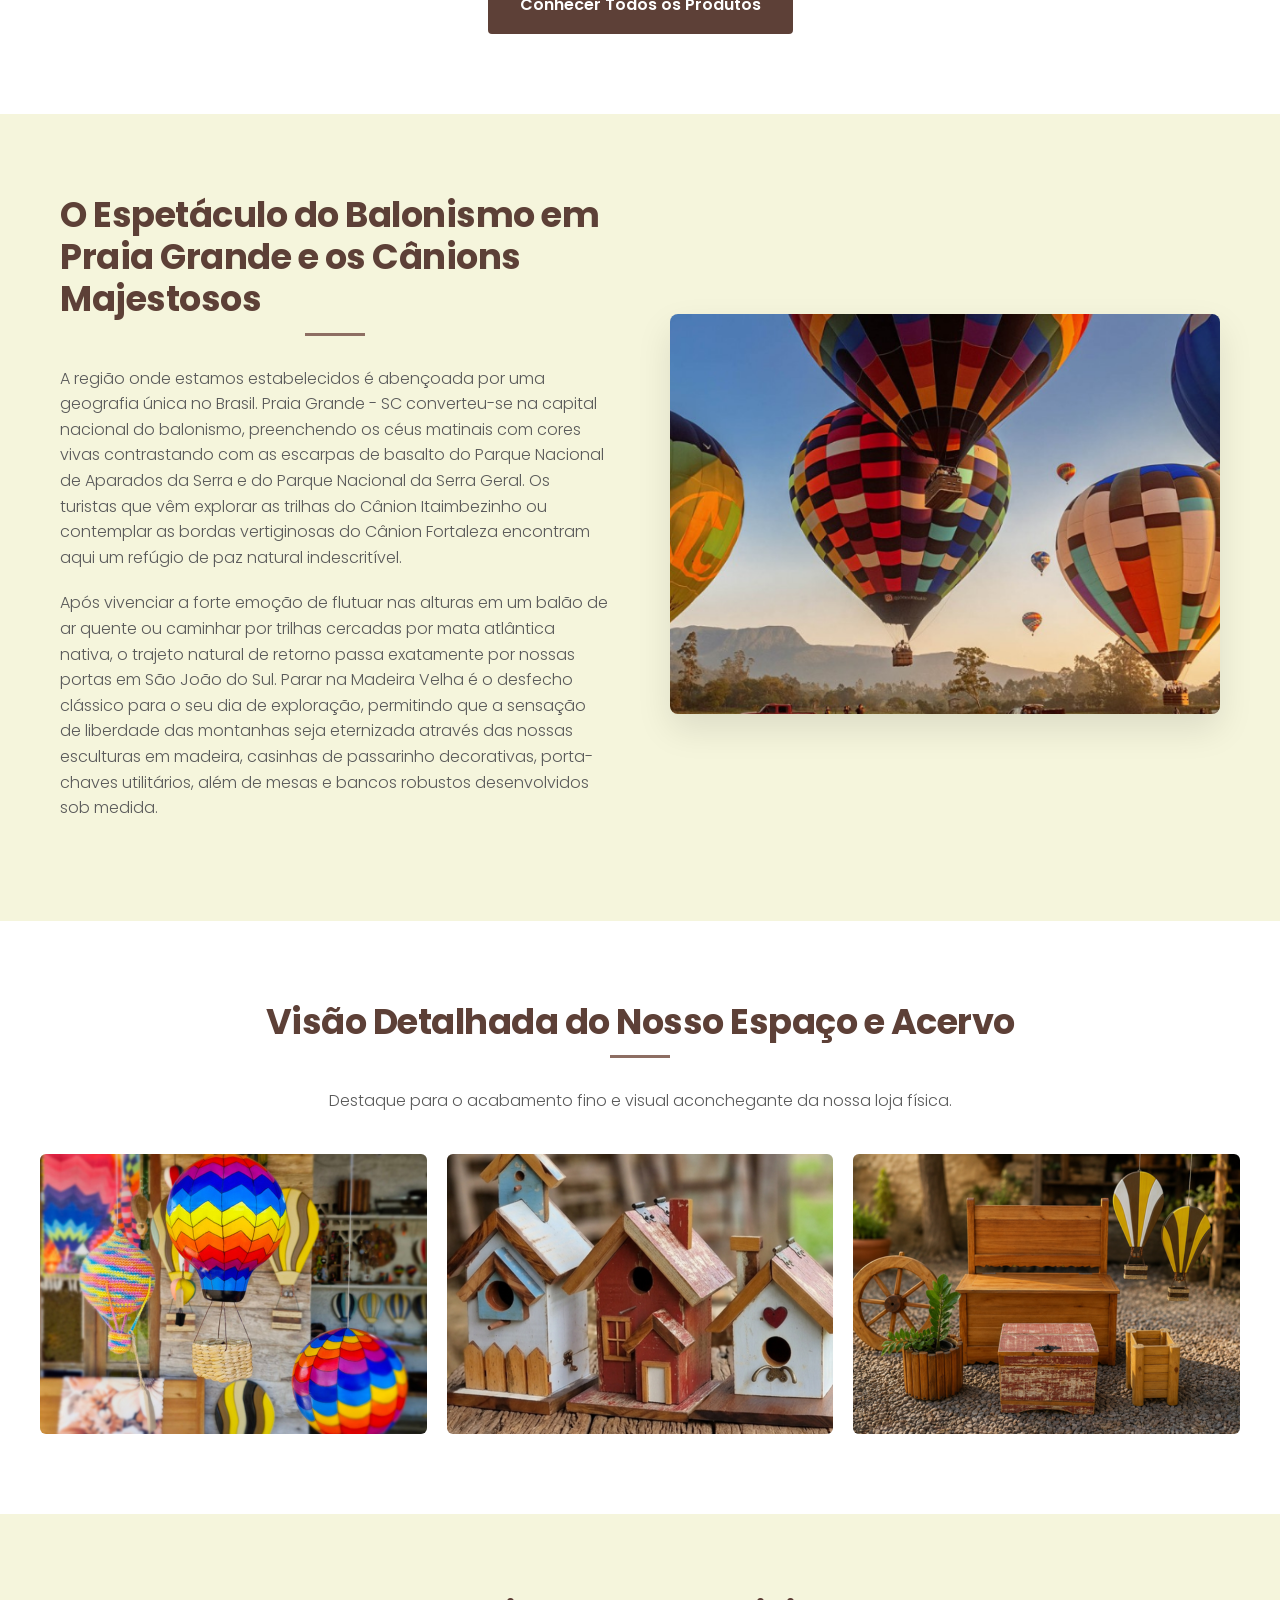
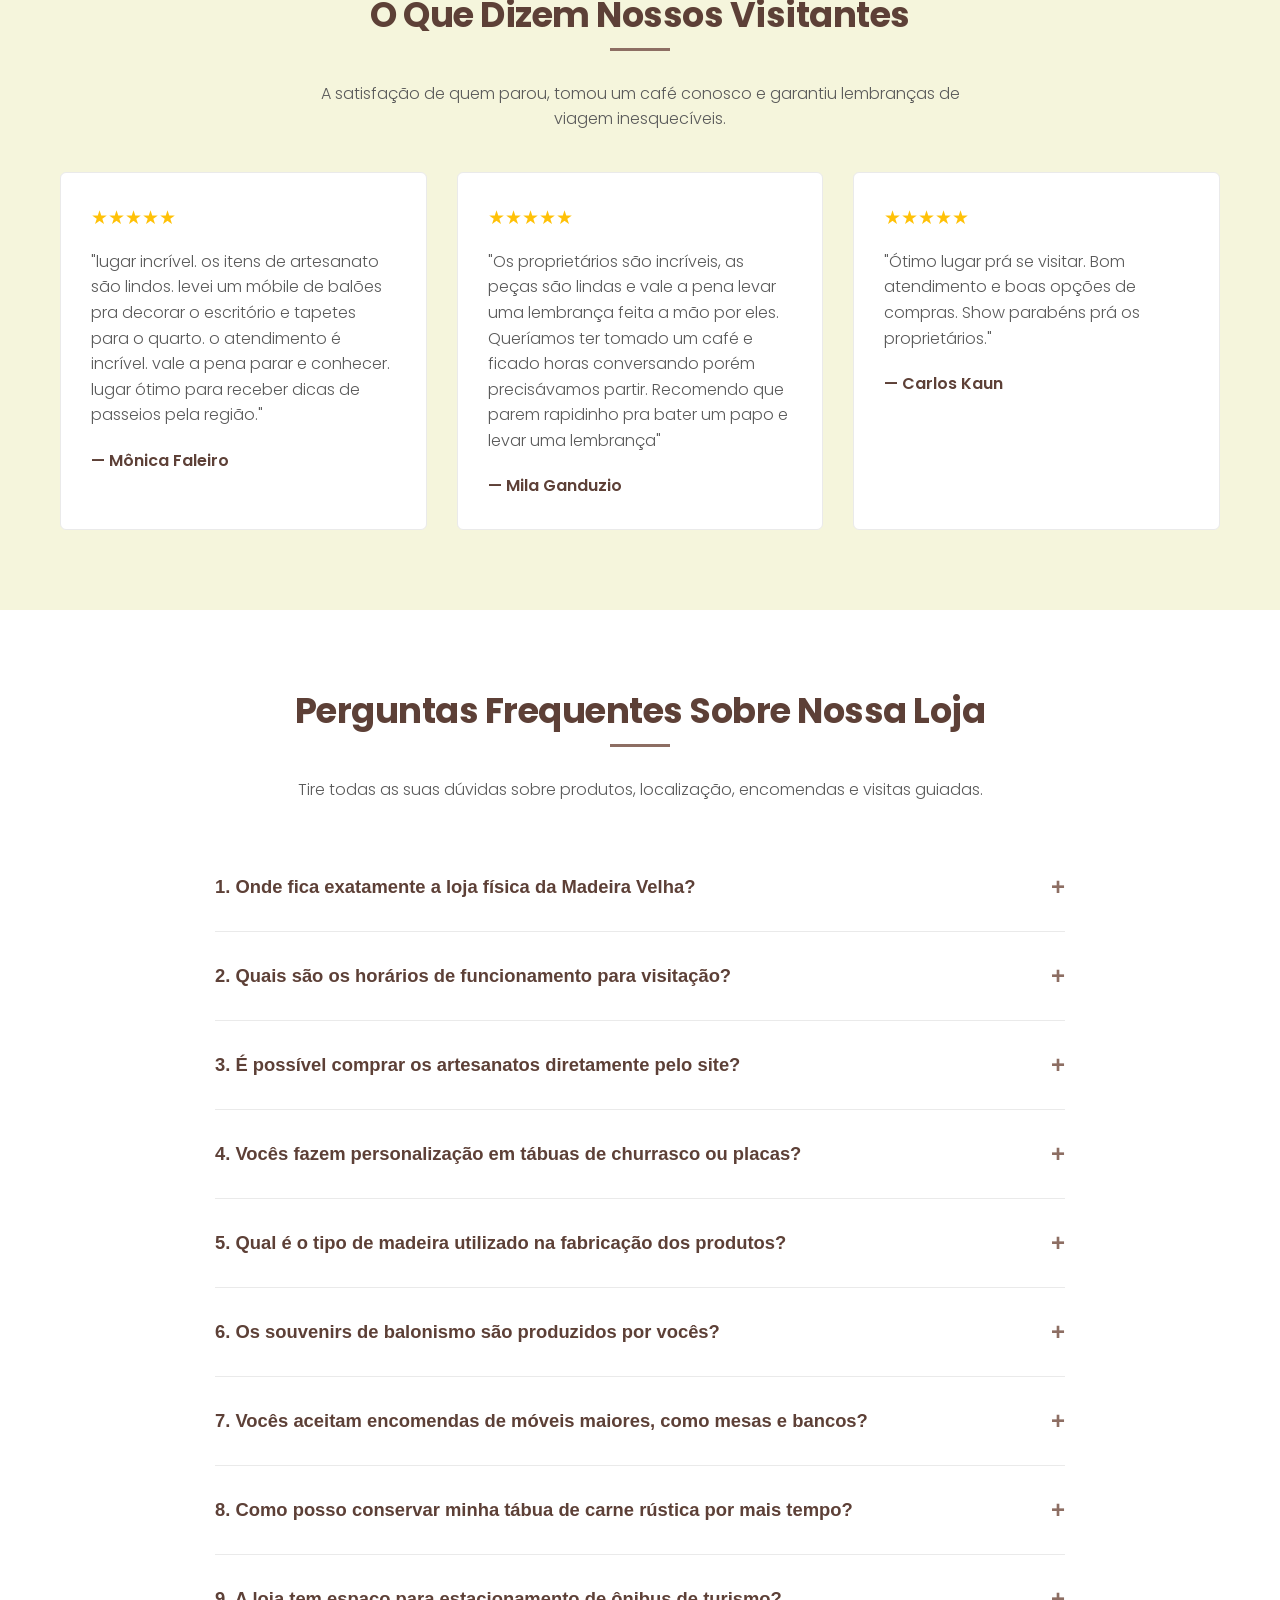
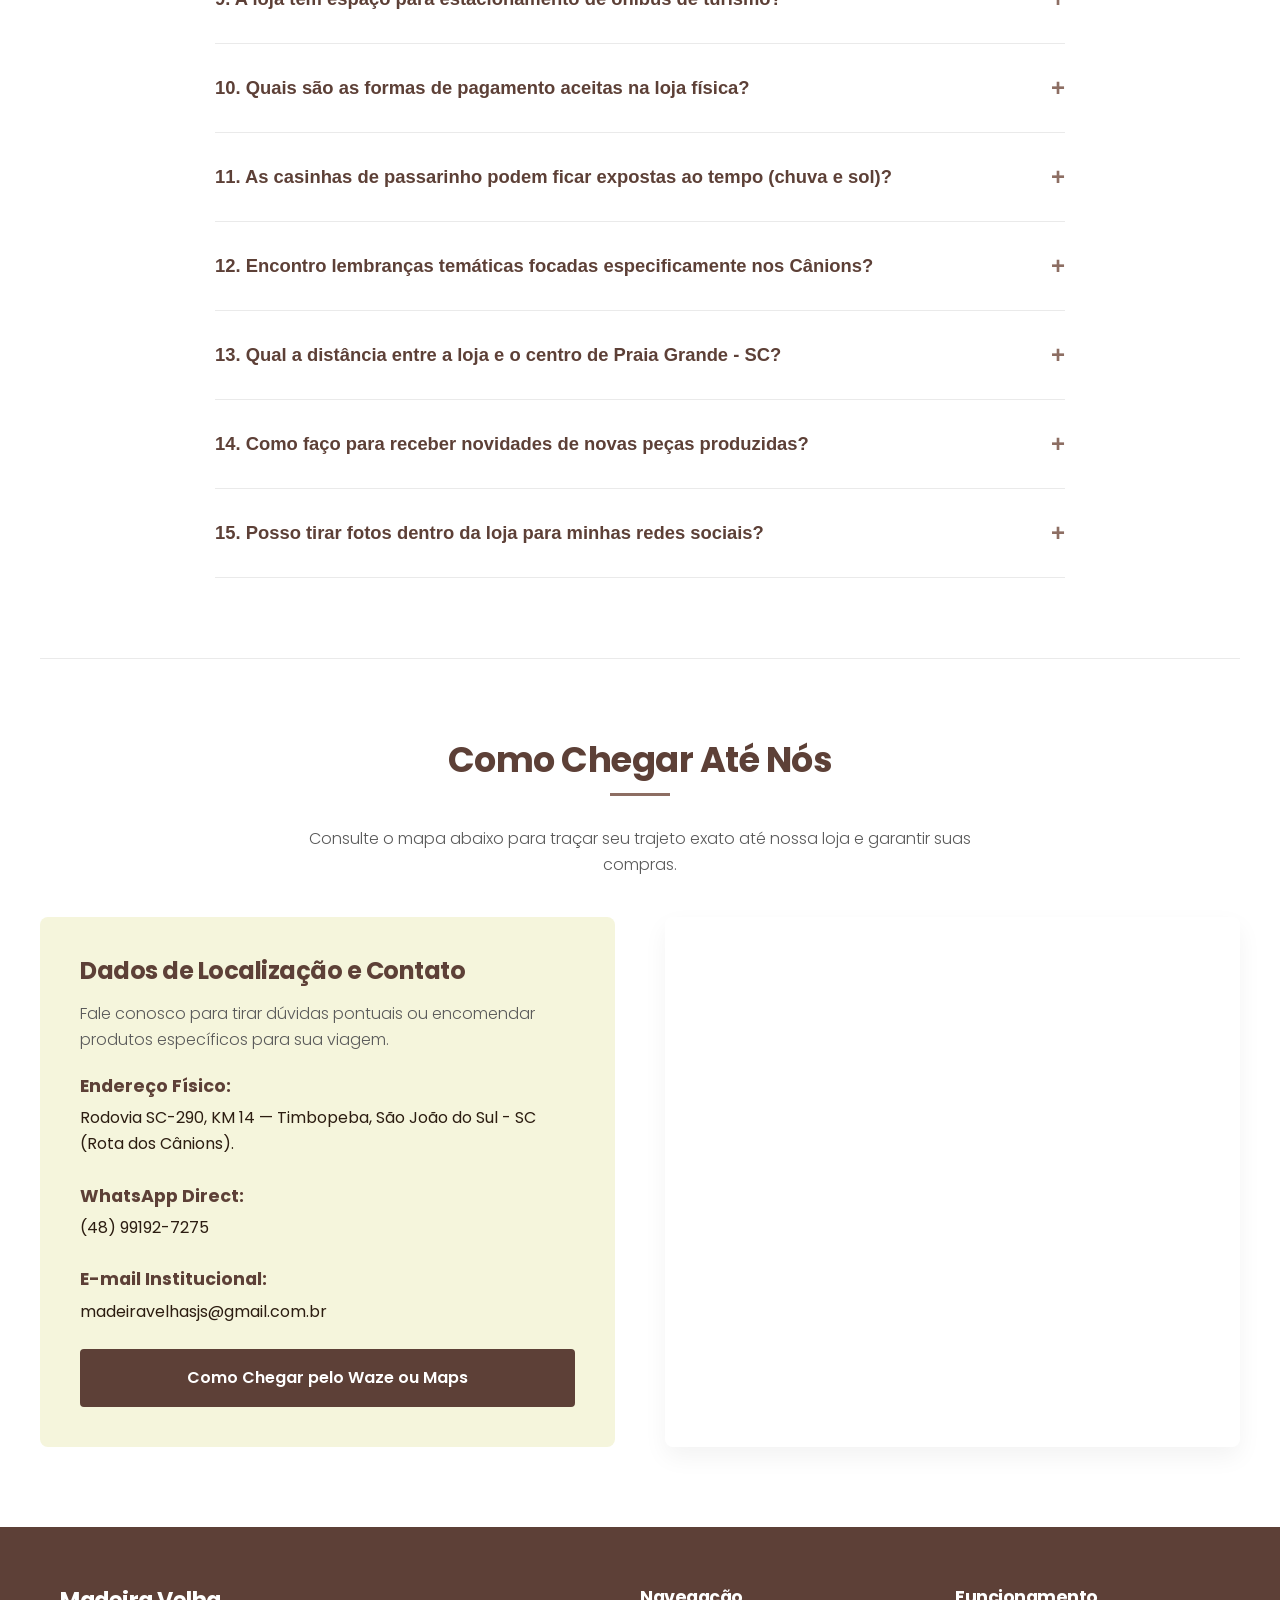
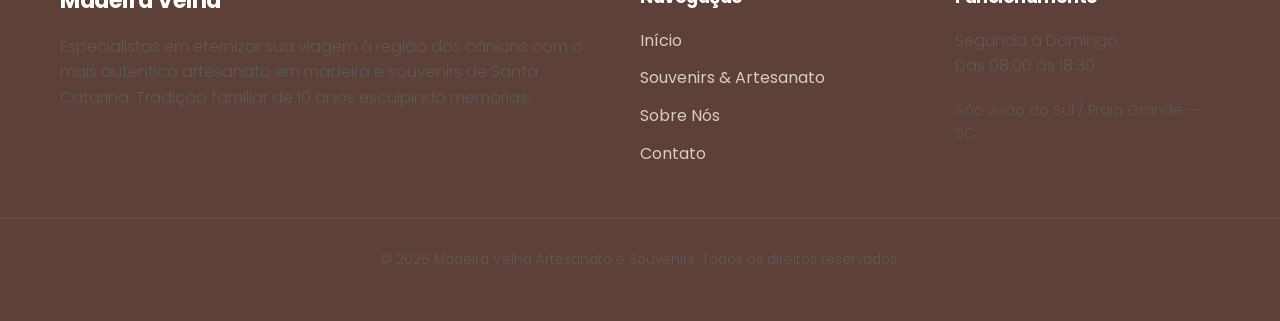
==== commit 6fbd546a: "Update index.html" ====
--- a/index.html
+++ b/index.html
@@ -258,9 +258,7 @@
                     <div class="gallery-overlay">Ver Detalhes</div>
                 </div>
             </div>
-            <div class="text-center" style="margin-top: 40px;">
-                <a href="galeria.html" class="btn btn-secondary">Acessar Galeria Completa</a>
-            </div>
+
         </section>
 
         <!-- 7. AVALIAÇÕES DO GOOGLE BUSINESS PROFILE (PROVA SOCIAL) -->
@@ -500,4 +498,4 @@
     <!-- SCRIPTS CORE -->
     <script src="js/main.js"></script>
 </body>
-</html>+</html>
--- a/css/style.css
+++ b/css/style.css
@@ -0,0 +1,736 @@
+/* ==========================================================================
+   ESTILOS GERAIS, ARQUITETURA CSS3 E VARIÁVEIS DE DESIGN
+   ========================================================================== */
+
+/* Importação da Fonte Principal para Carregamento Veloz via Browser */
+@import url('https://fonts.googleapis.com/css2?family=Poppins:wght@300;400;500;600;700&display=swap');
+
+/* Declaração de Variáveis de Cor (Paleta Exigida) e Configurações Globais */
+:root {
+    --primary-dark: #5D4037;
+    --primary-medium: #8D6E63;
+    --bg-cream: #F5F5DC;
+    --bg-white: #FFFFFF;
+    --text-dark: #2C1D11;
+    --text-light: #5A5A5A;
+    --transition-smooth: all 0.3s cubic-bezier(0.25, 0.8, 0.25, 1);
+    --max-width: 1200px;
+}
+
+/* Reset básico para consistência visual multi-browser */
+* {
+    margin: 0;
+    padding: 0;
+    box-sizing: border-box;
+    text-decoration: none;
+    list-style: none;
+}
+
+html {
+    scroll-behavior: smooth;
+    font-family: 'Poppins', sans-serif;
+    color: var(--text-dark);
+    background-color: var(--bg-white);
+    font-size: 16px;
+    line-height: 1.6;
+}
+
+body {
+    overflow-x: hidden;
+}
+
+/* Utilitários de Espaçamento e Alinhamento */
+.container {
+    width: 100%;
+    max-width: var(--max-width);
+    margin: 0 auto;
+    padding: 0 20px;
+}
+
+.section-padding {
+    padding: 80px 0;
+}
+
+.text-center {
+    text-align: center;
+}
+
+.whitespace-divider {
+    height: 40px;
+    width: 100%;
+}
+
+/* Títulos Elegantes Inspirados no Estilo de Turismo de Serra */
+h1, h2, h3, h4 {
+    color: var(--primary-dark);
+    font-weight: 700;
+    letter-spacing: -0.5px;
+    line-height: 1.2;
+}
+
+h1 { font-size: 2.8rem; margin-bottom: 20px; }
+h2 { font-size: 2.2rem; margin-bottom: 30px; position: relative; padding-bottom: 15px; }
+h2::after {
+    content: '';
+    position: absolute;
+    bottom: 0;
+    left: 50%;
+    transform: translateX(-50%);
+    width: 60px;
+    height: 3px;
+    background-color: var(--primary-medium);
+}
+h3 { font-size: 1.5rem; margin-bottom: 15px; }
+
+p {
+    color: var(--text-light);
+    margin-bottom: 20px;
+    font-weight: 300;
+}
+
+/* ==========================================================================
+   HEADER, CABEÇALHO E MENU RESPONSIVO
+   ========================================================================== */
+header {
+    background-color: var(--bg-white);
+    box-shadow: 0 2px 10px rgba(0,0,0,0.05);
+    position: fixed;
+    width: 100%;
+    top: 0;
+    left: 0;
+    z-index: 1000;
+}
+
+.header-container {
+    display: flex;
+    justify-content: space-between;
+    align-items: center;
+    height: 90px;
+}
+
+.logo a {
+    font-size: 1.5rem;
+    font-weight: 700;
+    color: var(--primary-dark);
+    text-transform: uppercase;
+    letter-spacing: 1px;
+}
+
+.logo span {
+    color: var(--primary-medium);
+}
+
+nav ul {
+    display: flex;
+    gap: 30px;
+}
+
+nav ul li a {
+    color: var(--primary-dark);
+    font-weight: 500;
+    font-size: 0.95rem;
+    transition: var(--transition-smooth);
+    padding: 5px 0;
+    position: relative;
+}
+
+nav ul li a::after {
+    content: '';
+    position: absolute;
+    bottom: 0;
+    left: 0;
+    width: 0;
+    height: 2px;
+    background-color: var(--primary-medium);
+    transition: var(--transition-smooth);
+}
+
+nav ul li a:hover::after,
+nav ul li a.active::after {
+    width: 100%;
+}
+
+nav ul li a:hover,
+nav ul li a.active {
+    color: var(--primary-medium);
+}
+
+/* Menu Hamburguer para Dispositivos Móveis */
+.menu-toggle {
+    display: none;
+    flex-direction: column;
+    gap: 6px;
+    cursor: pointer;
+    background: none;
+    border: none;
+    padding: 5px;
+}
+
+.menu-toggle span {
+    width: 30px;
+    height: 3px;
+    background-color: var(--primary-dark);
+    transition: var(--transition-smooth);
+    border-radius: 2px;
+}
+
+/* ==========================================================================
+   BOTÕES E ELEMENTOS DE CONVERSÃO (CRO)
+   ========================================================================== */
+.btn {
+    display: inline-block;
+    padding: 14px 30px;
+    background-color: var(--primary-dark);
+    color: var(--bg-white);
+    font-weight: 600;
+    border-radius: 4px;
+    transition: var(--transition-smooth);
+    border: 2px solid var(--primary-dark);
+    cursor: pointer;
+}
+
+.btn:hover {
+    background-color: transparent;
+    color: var(--primary-dark);
+}
+
+.btn-secondary {
+    background-color: transparent;
+    color: var(--primary-dark);
+    border-color: var(--primary-medium);
+}
+
+.btn-secondary:hover {
+    background-color: var(--primary-medium);
+    color: var(--bg-white);
+    border-color: var(--primary-medium);
+}
+
+/* Botões Utilitários Flutuantes Fixos */
+.floating-actions {
+    position: fixed;
+    bottom: 30px;
+    right: 30px;
+    display: flex;
+    flex-direction: column;
+    gap: 15px;
+    z-index: 999;
+}
+
+.float-btn {
+    width: 60px;
+    height: 60px;
+    border-radius: 50%;
+    display: flex;
+    justify-content: center;
+    align-items: center;
+    box-shadow: 0 4px 15px rgba(0,0,0,0.2);
+    transition: var(--transition-smooth);
+    color: white;
+    font-weight: bold;
+    font-size: 1.1rem;
+}
+
+.float-btn:hover {
+    transform: translateY(-5px) scale(1.05);
+}
+
+.float-whatsapp { background-color: #25D366; }
+.float-instagram { background-color: #E1306C; }
+.float-maps { background-color: #4285F4; }
+
+/* ==========================================================================
+   ESTILOS DO HERO (HOME PRINCIPAL)
+   ========================================================================== */
+.hero-section {
+    margin-top: 90px;
+    height: calc(100vh - 90px);
+    min-height: 550px;
+    background-color: var(--bg-cream);
+    display: flex;
+    align-items: center;
+    position: relative;
+}
+
+.hero-grid {
+    display: grid;
+    grid-template-columns: 1fr 1fr;
+    gap: 50px;
+    align-items: center;
+}
+
+.hero-content {
+    max-width: 550px;
+}
+
+.hero-tagline {
+    font-weight: 600;
+    text-transform: uppercase;
+    color: var(--primary-medium);
+    letter-spacing: 2px;
+    margin-bottom: 10px;
+    display: block;
+}
+
+.hero-cta-group {
+    display: flex;
+    gap: 15px;
+    margin-top: 30px;
+    flex-wrap: wrap;
+}
+
+.hero-image-wrapper {
+    position: relative;
+    width: 100%;
+    height: 100%;
+    max-height: 500px;
+}
+
+.hero-image-wrapper img {
+    width: 100%;
+    height: 100%;
+    object-fit: cover;
+    border-radius: 8px;
+    box-shadow: 0 20px 40px rgba(0,0,0,0.1);
+}
+
+/* ==========================================================================
+   SEÇÕES DA HOME E PÁGINAS INTERNAS
+   ========================================================================== */
+
+/* Seção Sobre / Quem Somos Simples */
+.about-preview-grid {
+    display: grid;
+    grid-template-columns: 1fr 1fr;
+    gap: 60px;
+    align-items: center;
+}
+
+.about-preview-img img {
+    width: 100%;
+    border-radius: 8px;
+    object-fit: cover;
+    box-shadow: 0 15px 30px rgba(0,0,0,0.08);
+}
+
+/* Grid de Diferenciais e Por Que Visitar */
+.why-visit-grid {
+    display: grid;
+    grid-template-columns: repeat(3, 1fr);
+    gap: 30px;
+    margin-top: 40px;
+}
+
+.why-card {
+    background-color: var(--bg-cream);
+    padding: 40px 30px;
+    border-radius: 6px;
+    transition: var(--transition-smooth);
+    border-bottom: 4px solid transparent;
+}
+
+.why-card:hover {
+    transform: translateY(-5px);
+    border-bottom-color: var(--primary-dark);
+}
+
+/* Categorias de Produtos e Listagem */
+.categories-grid {
+    display: grid;
+    grid-template-columns: repeat(4, 1fr);
+    gap: 25px;
+    margin-top: 40px;
+}
+
+.category-card {
+    background-color: var(--bg-white);
+    border: 1px solid #EAEAEA;
+    border-radius: 6px;
+    overflow: hidden;
+    transition: var(--transition-smooth);
+}
+
+.category-card:hover {
+    box-shadow: 0 10px 25px rgba(0,0,0,0.05);
+    transform: translateY(-3px);
+}
+
+.category-img-box {
+    height: 240px;
+    overflow: hidden;
+    background-color: #F0F0F0;
+}
+
+.category-img-box img {
+    width: 100%;
+    height: 100%;
+    object-fit: cover;
+    transition: var(--transition-smooth);
+}
+
+.category-card:hover .category-img-box img {
+    transform: scale(1.05);
+}
+
+.category-info {
+    padding: 20px;
+    text-align: center;
+}
+
+/* Bloco Informativo de Turismo e Região */
+.tourism-showcase {
+    background-color: var(--bg-cream);
+}
+
+.tourism-grid {
+    display: grid;
+    grid-template-columns: 1fr 1fr;
+    gap: 60px;
+    align-items: center;
+}
+
+.tourism-image-container img {
+    width: 100%;
+    border-radius: 8px;
+    box-shadow: 0 15px 35px rgba(0,0,0,0.1);
+}
+
+/* Layout Exclusivo de Galeria com Imagens e Lightbox NATIVO */
+.gallery-layout {
+    display: grid;
+    grid-template-columns: repeat(3, 1fr);
+    gap: 20px;
+    margin-top: 40px;
+}
+
+.gallery-item {
+    position: relative;
+    border-radius: 6px;
+    overflow: hidden;
+    height: 280px;
+    cursor: pointer;
+}
+
+.gallery-item img {
+    width: 100%;
+    height: 100%;
+    object-fit: cover;
+    transition: var(--transition-smooth);
+}
+
+.gallery-item:hover img {
+    transform: scale(1.06);
+}
+
+.gallery-overlay {
+    position: absolute;
+    top: 0;
+    left: 0;
+    width: 100%;
+    height: 100%;
+    background: rgba(93, 64, 55, 0.4);
+    opacity: 0;
+    display: flex;
+    justify-content: center;
+    align-items: center;
+    transition: var(--transition-smooth);
+    color: var(--bg-white);
+    font-weight: 500;
+}
+
+.gallery-item:hover .gallery-overlay {
+    opacity: 1;
+}
+
+/* Lightbox Modal Structure */
+.lightbox-modal {
+    position: fixed;
+    top: 0;
+    left: 0;
+    width: 100%;
+    height: 100%;
+    background-color: rgba(0, 0, 0, 0.9);
+    z-index: 2000;
+    display: none;
+    justify-content: center;
+    align-items: center;
+    padding: 20px;
+}
+
+.lightbox-content {
+    max-width: 90%;
+    max-height: 80vh;
+    border-radius: 4px;
+    box-shadow: 0 5px 25px rgba(0,0,0,0.5);
+}
+
+.lightbox-close {
+    position: absolute;
+    top: 30px;
+    right: 40px;
+    color: white;
+    font-size: 2.5rem;
+    cursor: pointer;
+    background: none;
+    border: none;
+}
+
+/* Avaliações / Testemunhos de Clientes */
+.reviews-container {
+    display: grid;
+    grid-template-columns: repeat(3, 1fr);
+    gap: 30px;
+    margin-top: 40px;
+}
+
+.review-card {
+    padding: 30px;
+    border: 1px solid #EAEAEA;
+    border-radius: 6px;
+    background-color: var(--bg-white);
+}
+
+.review-stars {
+    color: #FFC107;
+    margin-bottom: 15px;
+    font-size: 1.2rem;
+}
+
+.review-author {
+    font-weight: 600;
+    margin-top: 15px;
+    display: block;
+    color: var(--primary-dark);
+}
+
+/* Sistema de Sanfona/Accordion para as 20 Perguntas Frequentes (FAQ) */
+.faq-section {
+    background-color: var(--bg-white);
+}
+
+.faq-wrapper {
+    max-width: 850px;
+    margin: 40px auto 0 auto;
+}
+
+.faq-item {
+    border-bottom: 1px solid #EAEAEA;
+    padding: 20px 0;
+}
+
+.faq-question {
+    width: 100%;
+    background: none;
+    border: none;
+    text-align: left;
+    font-size: 1.15rem;
+    font-weight: 600;
+    color: var(--primary-dark);
+    cursor: pointer;
+    display: flex;
+    justify-content: space-between;
+    align-items: center;
+    padding: 10px 0;
+}
+
+.faq-question::after {
+    content: '+';
+    font-size: 1.5rem;
+    color: var(--primary-medium);
+    transition: var(--transition-smooth);
+}
+
+.faq-item.active .faq-question::after {
+    content: '−';
+    transform: rotate(180deg);
+}
+
+.faq-answer {
+    max-height: 0;
+    overflow: hidden;
+    transition: max-height 0.3s ease-out, padding 0.3s ease;
+    padding-right: 30px;
+}
+
+.faq-item.active .faq-answer {
+    max-height: 500px;
+    padding-top: 15px;
+    padding-bottom: 5px;
+}
+
+/* Seção de Contato Completa e Integração de Mapa Local */
+.contact-grid {
+    display: grid;
+    grid-template-columns: 1fr 1fr;
+    gap: 50px;
+    margin-top: 40px;
+}
+
+.contact-info-panel {
+    background-color: var(--bg-cream);
+    padding: 40px;
+    border-radius: 8px;
+}
+
+.contact-detail-item {
+    margin-bottom: 25px;
+}
+
+.contact-detail-item strong {
+    display: block;
+    color: var(--primary-dark);
+    font-size: 1.1rem;
+    margin-bottom: 5px;
+}
+
+.map-box {
+    width: 100%;
+    height: 100%;
+    min-height: 380px;
+    border-radius: 8px;
+    overflow: hidden;
+    box-shadow: 0 10px 25px rgba(0,0,0,0.05);
+}
+
+.map-box iframe {
+    width: 100%;
+    height: 100%;
+    border: 0;
+}
+
+/* ==========================================================================
+   RODAPÉ (FOOTER) SEMÂNTICO E ACESSÍVEL
+   ========================================================================== */
+footer {
+    background-color: var(--primary-dark);
+    color: #D7CCC8;
+    padding: 60px 0 30px 0;
+}
+
+.footer-grid {
+    display: grid;
+    grid-template-columns: 2fr 1fr 1fr;
+    gap: 50px;
+    margin-bottom: 40px;
+}
+
+.footer-brand h3 {
+    color: var(--bg-white);
+    font-size: 1.4rem;
+    margin-bottom: 20px;
+}
+
+.footer-links h4, .footer-hours h4 {
+    color: var(--bg-white);
+    margin-bottom: 20px;
+    font-size: 1.1rem;
+}
+
+.footer-links ul li {
+    margin-bottom: 12px;
+}
+
+.footer-links ul li a {
+    color: #D7CCC8;
+    transition: var(--transition-smooth);
+}
+
+.footer-links ul li a:hover {
+    color: var(--bg-white);
+    padding-left: 5px;
+}
+
+.footer-bottom {
+    border-top: 1px solid #704D42;
+    padding-top: 30px;
+    text-align: center;
+    font-size: 0.85rem;
+}
+
+/* ==========================================================================
+   MEDIA QUERIES - RESPONSIVIDADE COMPLETA (MOBILE-FIRST ADAPTATIONS)
+   ========================================================================== */
+
+/* Telas de Tablets (Até 992px) */
+@media (max-width: 992px) {
+    h1 { font-size: 2.3rem; }
+    h2 { font-size: 1.8rem; }
+    
+    .hero-grid, .about-preview-grid, .tourism-grid, .contact-grid {
+        grid-template-columns: 1fr;
+        gap: 40px;
+    }
+    
+    .hero-section {
+        height: auto;
+        padding: 60px 0;
+    }
+    
+    .hero-image-wrapper {
+        height: 350px;
+    }
+    
+    .why-visit-grid, .reviews-container {
+        grid-template-columns: 1fr;
+    }
+    
+    .categories-grid {
+        grid-template-columns: 1fr 1fr;
+    }
+    
+    .gallery-layout {
+        grid-template-columns: 1fr 1fr;
+    }
+    
+    .footer-grid {
+        grid-template-columns: 1fr;
+        gap: 30px;
+    }
+}
+
+/* Telas de Celulares (Até 768px) */
+@media (max-width: 768px) {
+    .menu-toggle {
+        display: flex;
+    }
+    
+    nav {
+        position: absolute;
+        top: 90px;
+        left: -100%;
+        width: 100%;
+        height: calc(100vh - 90px);
+        background-color: var(--bg-white);
+        transition: var(--transition-smooth);
+        box-shadow: 0 10px 15px rgba(0,0,0,0.05);
+    }
+    
+    nav.open {
+        left: 0;
+    }
+    
+    nav ul {
+        flex-direction: column;
+        align-items: center;
+        padding-top: 50px;
+        gap: 40px;
+    }
+    
+    nav ul li a {
+        font-size: 1.2rem;
+    }
+    
+    .categories-grid, .gallery-layout {
+        grid-template-columns: 1fr;
+    }
+    
+    .floating-actions {
+        bottom: 20px;
+        right: 20px;
+    }
+    
+    .float-btn {
+        width: 50px;
+        height: 50px;
+    }
+}
